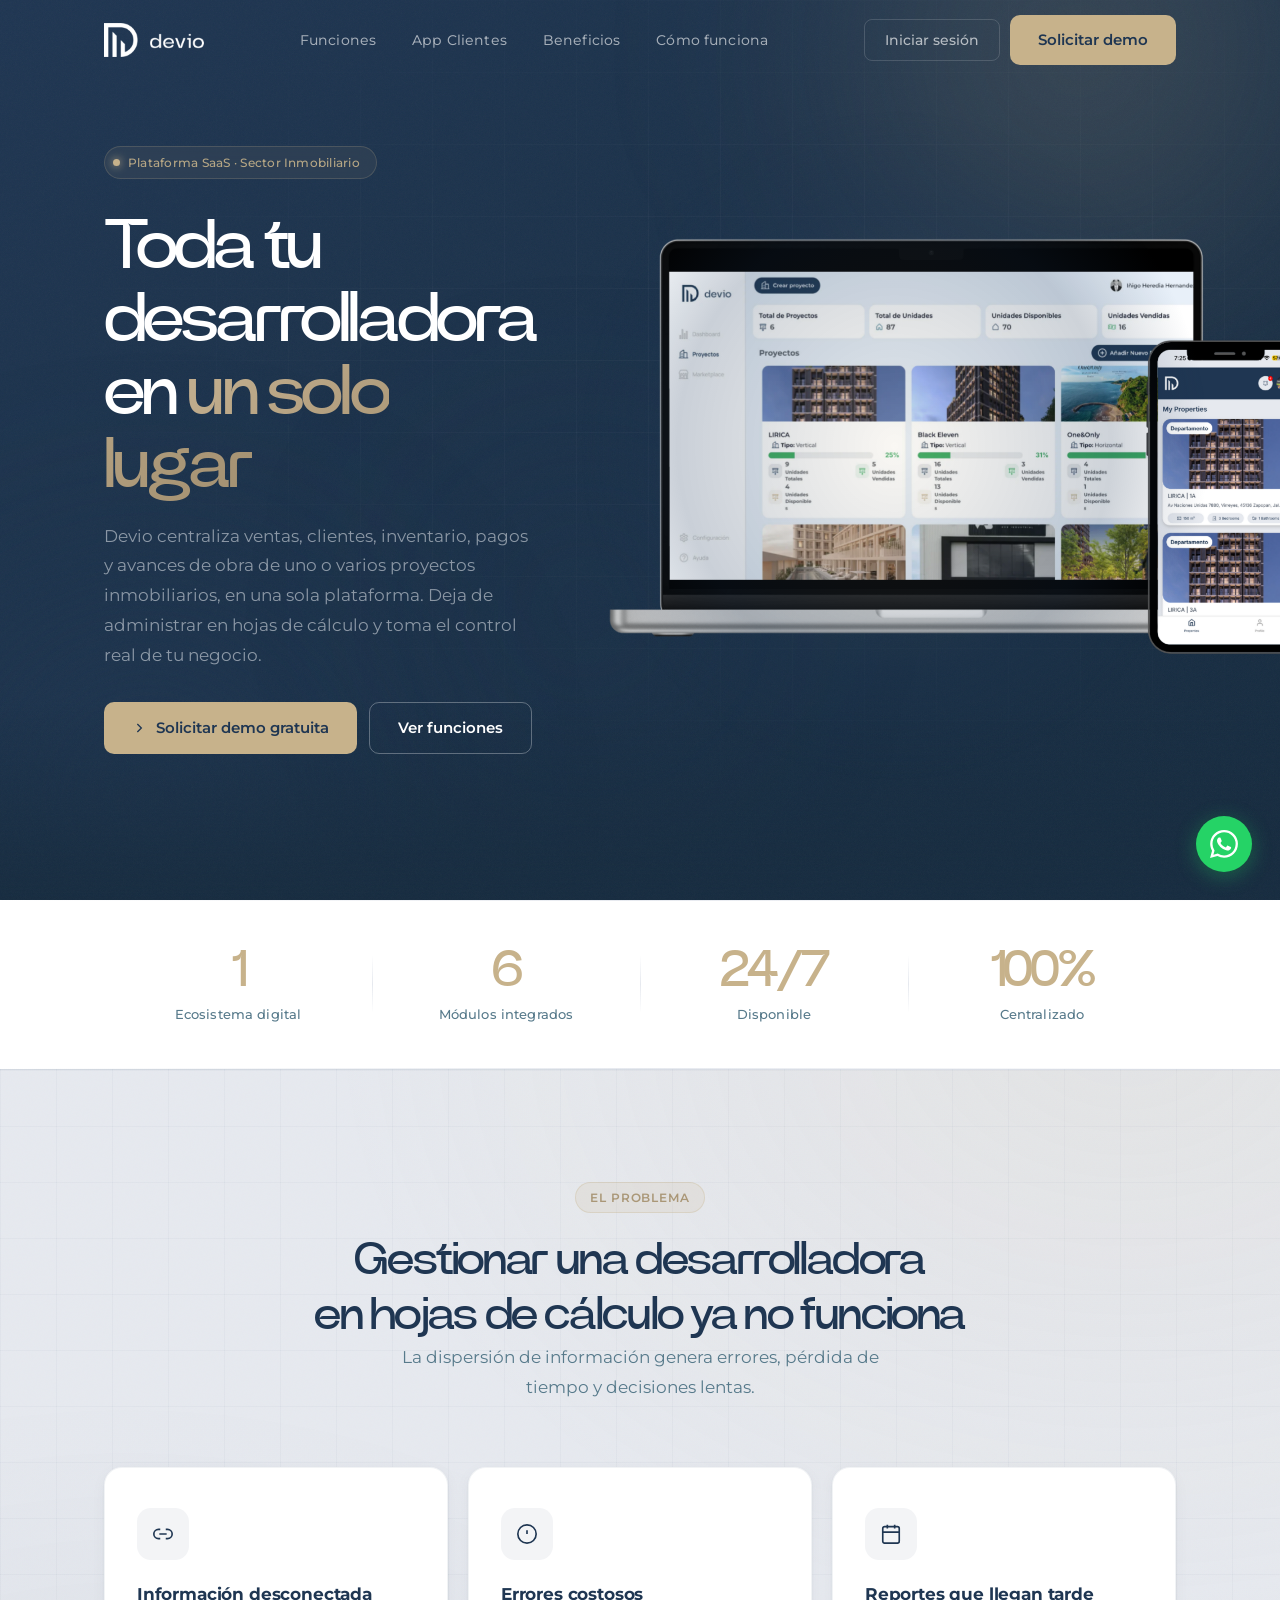
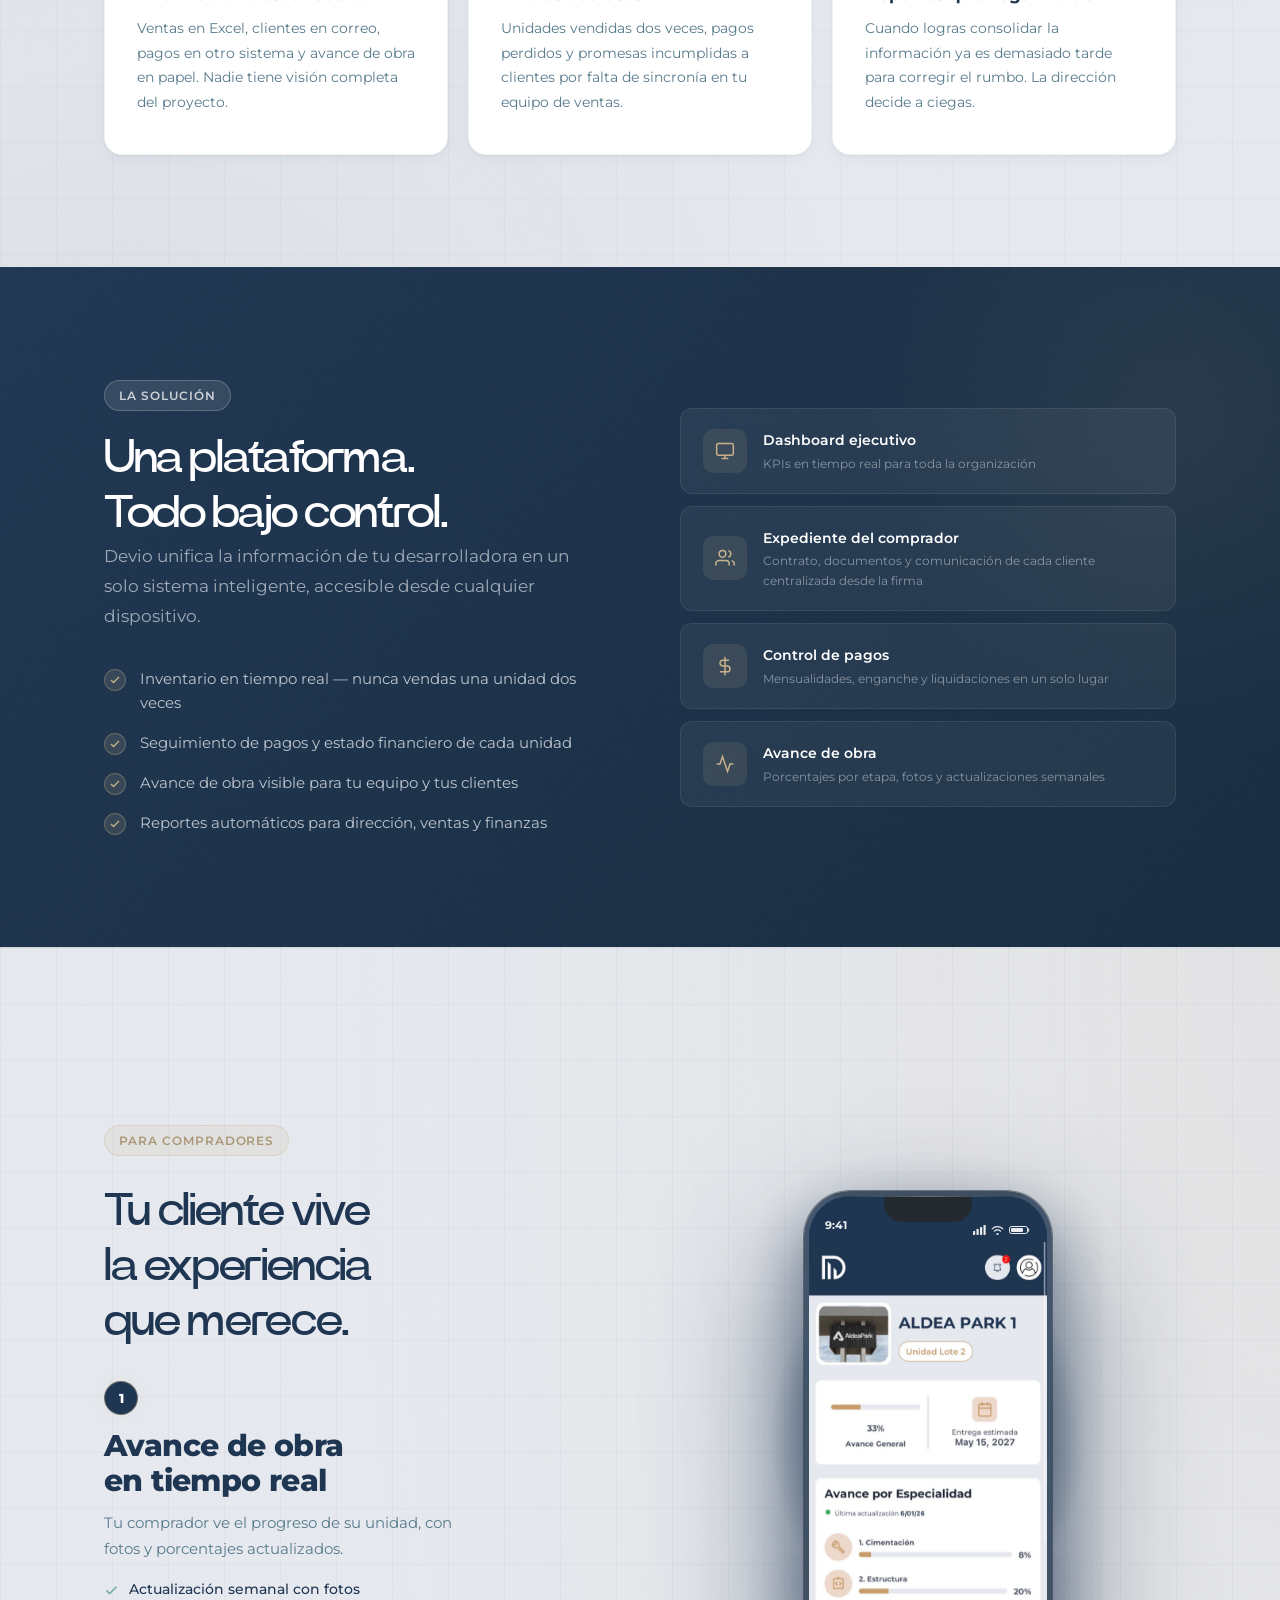
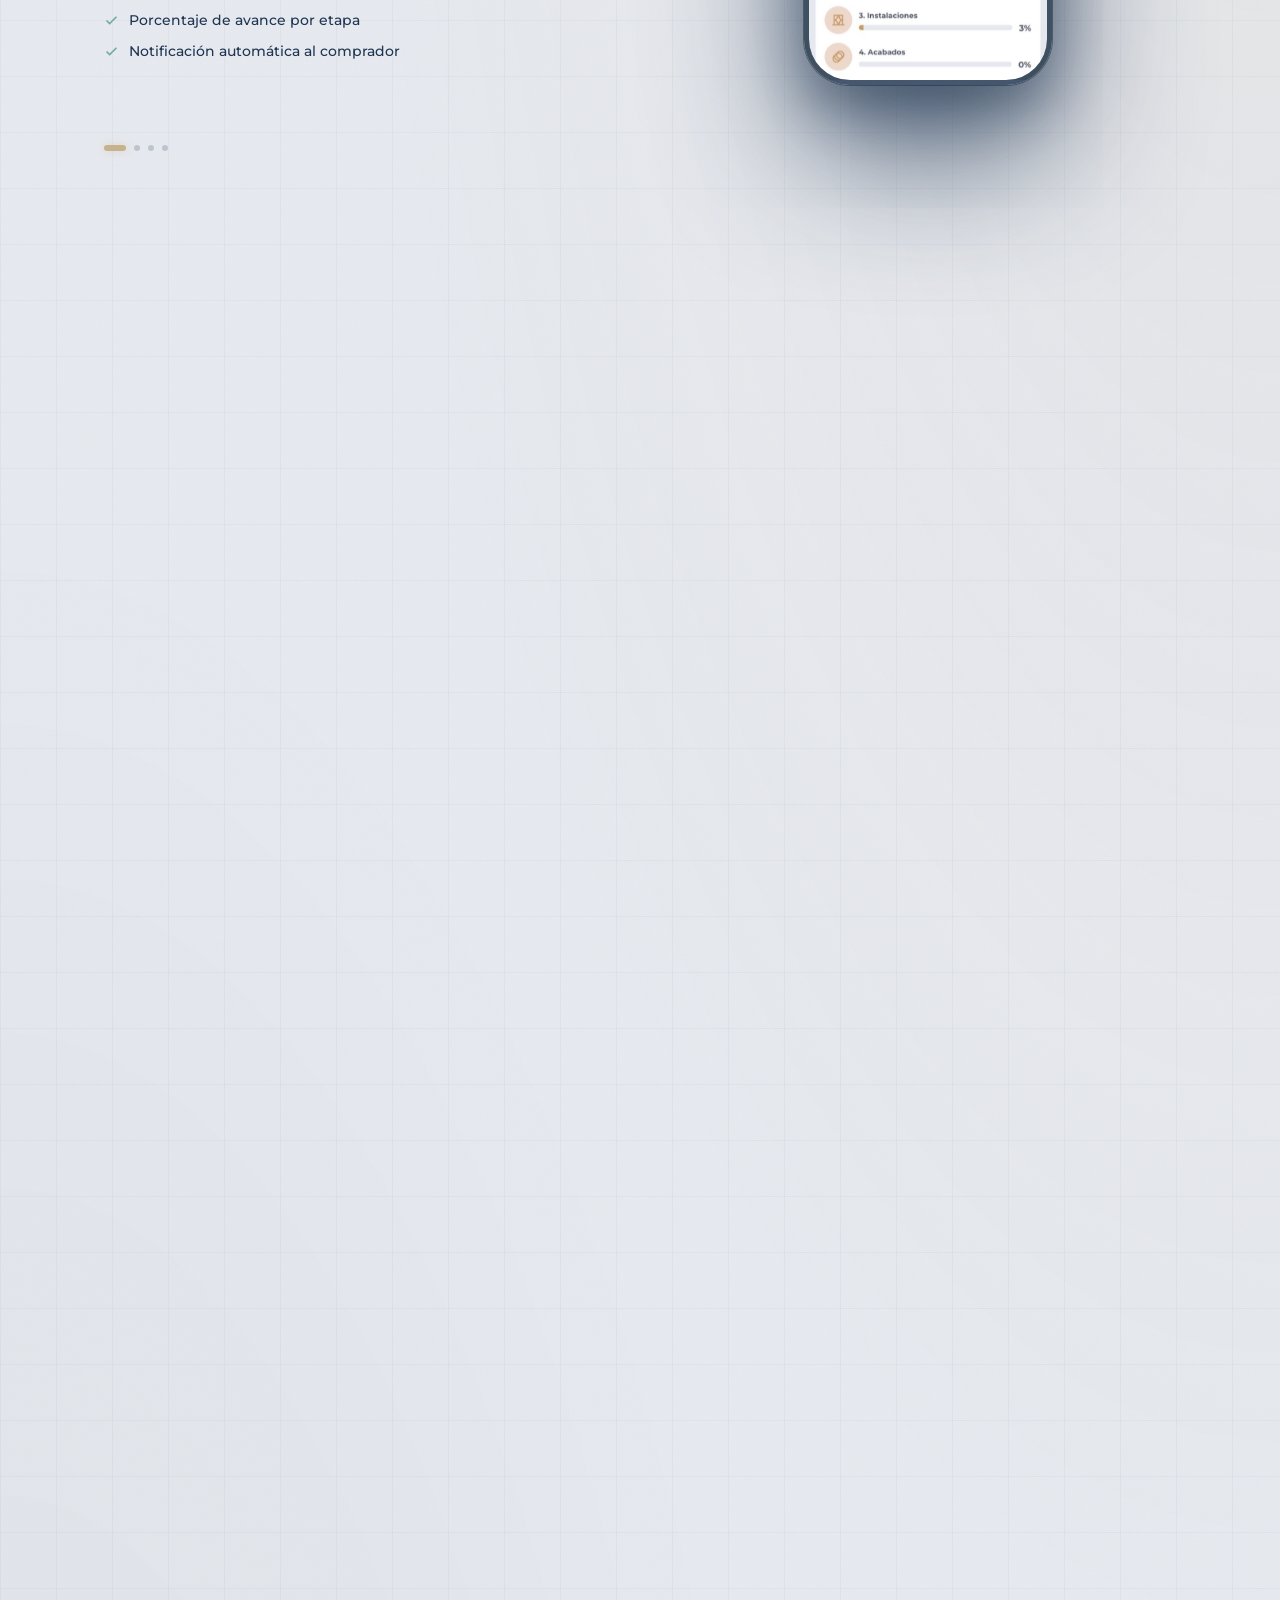
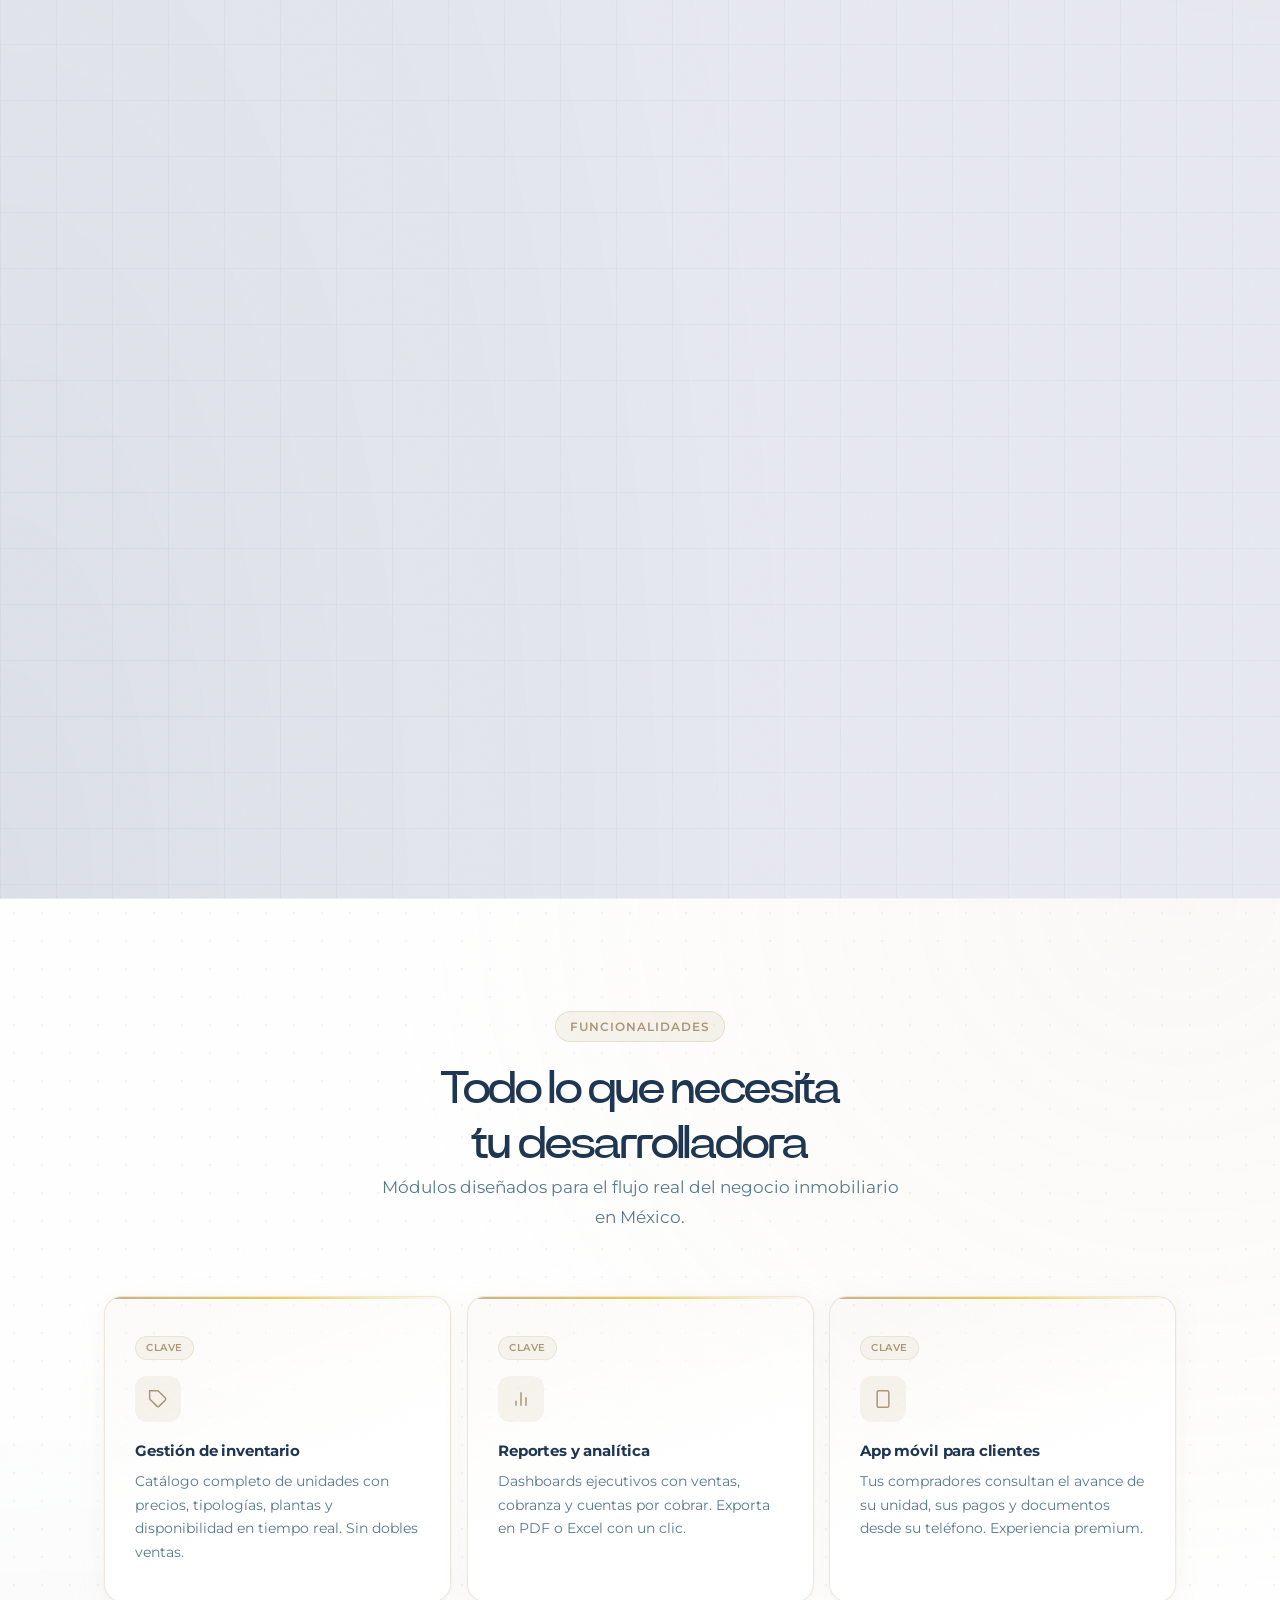
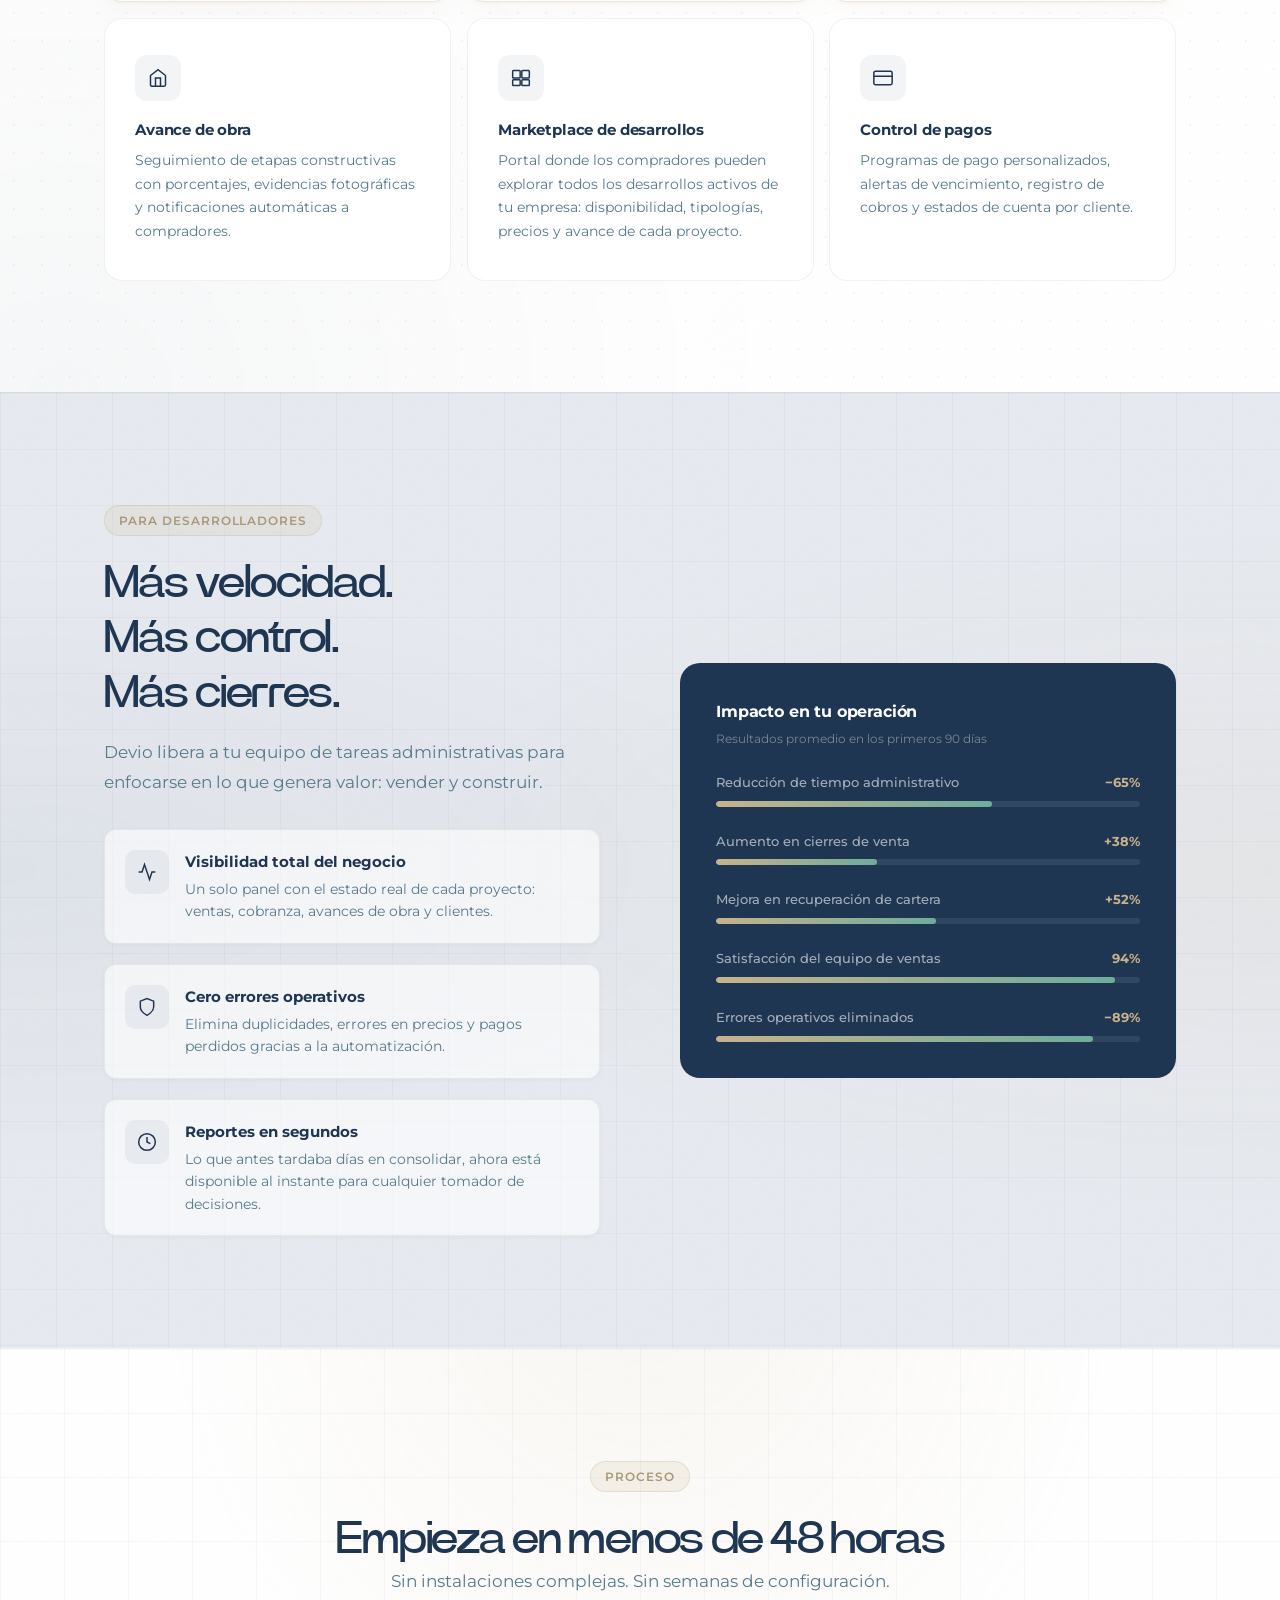
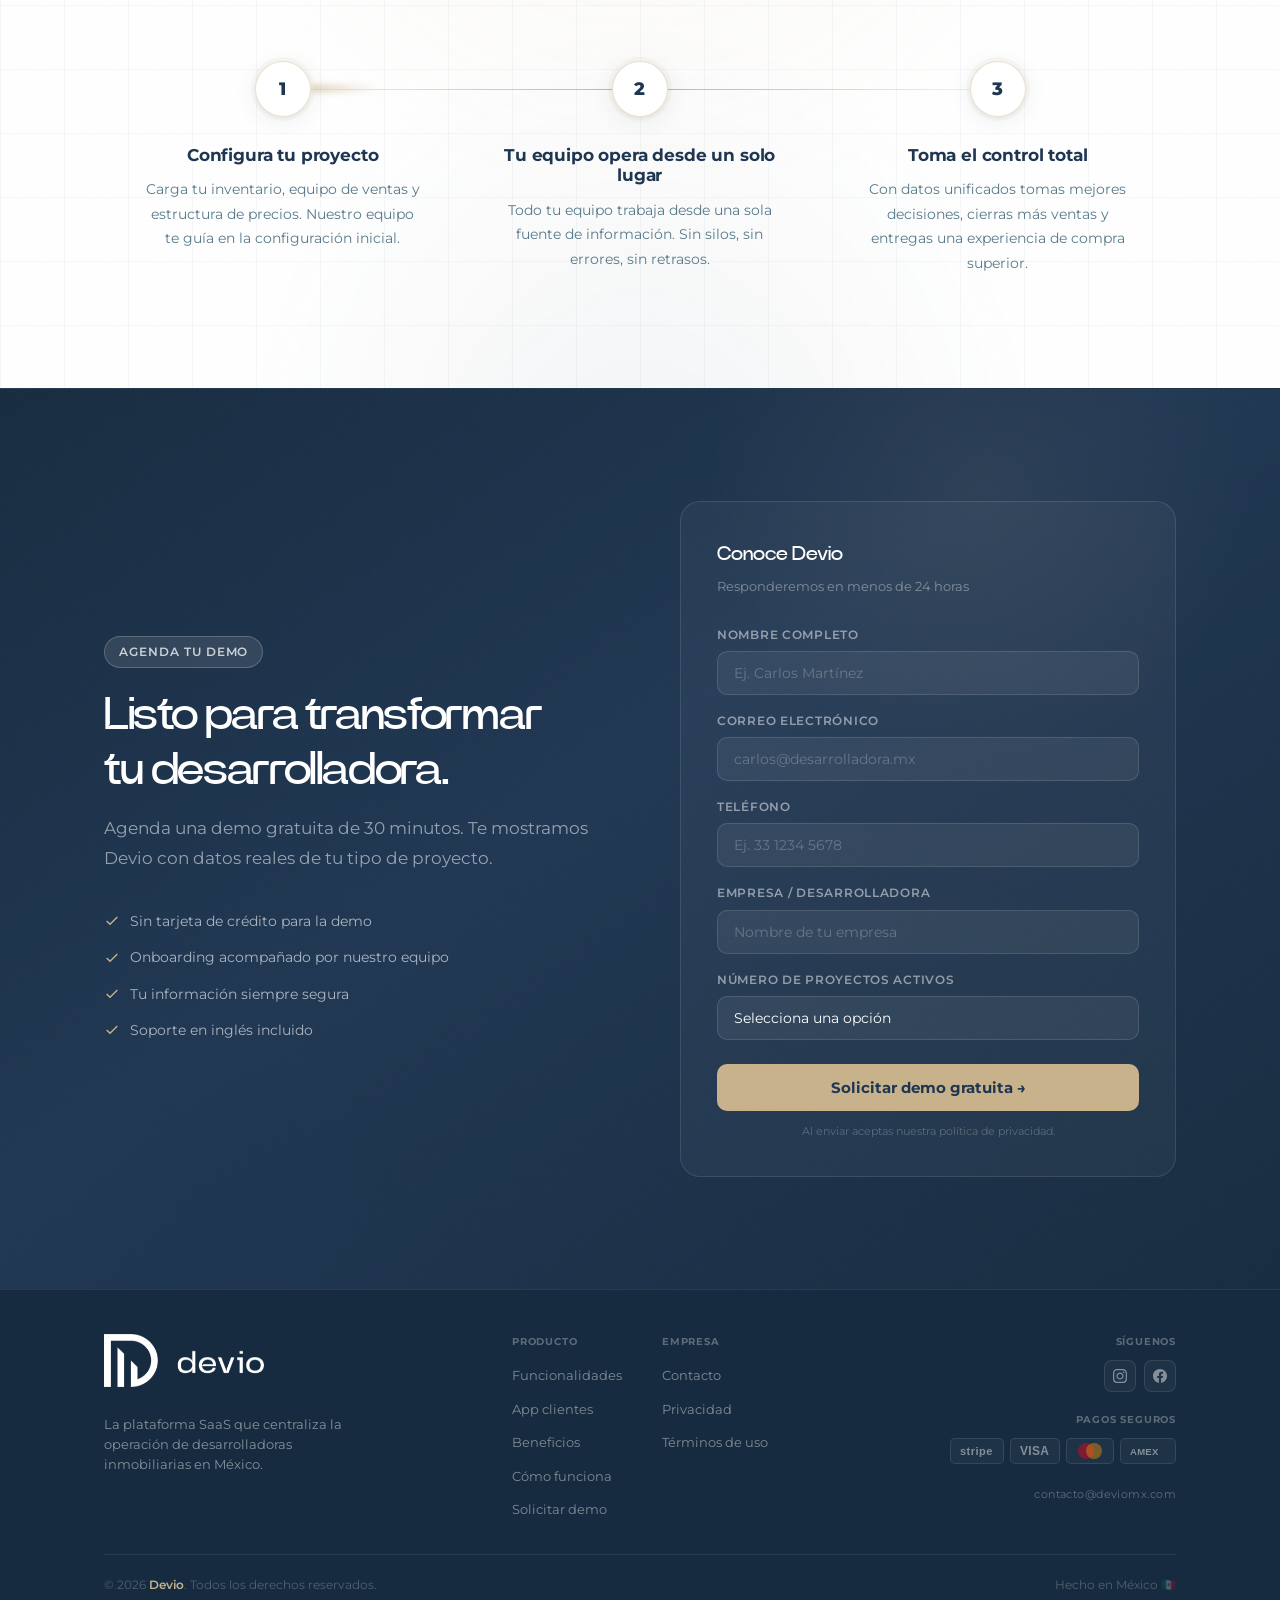
==== index.html @ 4f904223 "optimizacion de codigo y cambio en altura de imagen hero" ====
<!DOCTYPE html>
<html lang="es">
<head>
  <meta charset="UTF-8" />
  <meta name="viewport" content="width=device-width, initial-scale=1.0" />
  <title>Devio — Plataforma SaaS para Desarrolladores Inmobiliarios</title>
  <meta name="description" content="Devio centraliza ventas, clientes, inventario, pagos y avance de obra de tus proyectos inmobiliarios en una sola plataforma. Deja de administrar en hojas de cálculo." />
  <meta property="og:type" content="website" />
  <meta property="og:url" content="https://deviomx.com/" />
  <meta property="og:title" content="Devio — Toda tu desarrolladora en un solo lugar" />
  <meta property="og:description" content="Centraliza ventas, pagos, avance de obra y clientes en una sola plataforma SaaS para desarrolladoras inmobiliarias en México." />
  <meta property="og:image" content="https://deviomx.com/Assets/Logo/Logodevio.png" />
  <meta name="twitter:card" content="summary_large_image" />
  <meta name="twitter:title" content="Devio — Toda tu desarrolladora en un solo lugar" />
  <meta name="twitter:description" content="Centraliza ventas, pagos, avance de obra y clientes en una sola plataforma SaaS para desarrolladoras inmobiliarias en México." />
  <meta name="twitter:image" content="https://deviomx.com/Assets/Logo/Logodevio.png" />
  <link rel="canonical" href="https://deviomx.com/" />
  <link rel="icon" href="Assets/Logo/Logoazul-rounded.png" />
  <link rel="preconnect" href="https://fonts.googleapis.com" />
  <link rel="preconnect" href="https://fonts.gstatic.com" crossorigin />
  <link rel="preload" href="https://fonts.googleapis.com/css2?family=Montserrat:wght@400;500;600;700&display=swap" as="style" onload="this.onload=null;this.rel='stylesheet'" />
  <noscript><link rel="stylesheet" href="https://fonts.googleapis.com/css2?family=Montserrat:wght@400;500;600;700&display=swap" /></noscript>
  <link rel="preload" href="Assets/Logo/imagotipo-clean.png" as="image" />
  <link rel="preload" href="Assets/Mockups/DEVIO PITCH DECK.webp" as="image" type="image/webp" fetchpriority="high" />
  <link rel="preload" href="Assets/Fonts/PowerGrotesk-Regular.woff2" as="font" type="font/woff2" crossorigin />
  <link rel="dns-prefetch" href="https://formspree.io" />
  <link rel="stylesheet" href="styles.css" />
  <script type="application/ld+json">
  [
    {
      "@context": "https://schema.org",
      "@type": "Organization",
      "name": "Devio",
      "url": "https://deviomx.com",
      "logo": "https://deviomx.com/Assets/Logo/Logodevio.png",
      "description": "Plataforma SaaS que centraliza ventas, clientes, inventario, pagos y avance de obra para desarrolladoras inmobiliarias en México.",
      "email": "contacto@deviomx.com",
      "contactPoint": {
        "@type": "ContactPoint",
        "contactType": "customer support",
        "email": "contacto@deviomx.com",
        "availableLanguage": ["Spanish", "English"]
      },
      "sameAs": ["https://instagram.com/deviomx"]
    },
    {
      "@context": "https://schema.org",
      "@type": "SoftwareApplication",
      "name": "Devio",
      "applicationCategory": "BusinessApplication",
      "operatingSystem": "Web, iOS, Android",
      "description": "Plataforma SaaS para desarrolladoras inmobiliarias en México. Centraliza ventas, clientes, inventario, pagos y avance de obra en un solo lugar.",
      "url": "https://deviomx.com",
      "offers": {
        "@type": "Offer",
        "price": "0",
        "priceCurrency": "MXN",
        "description": "Demo gratuita disponible"
      },
      "publisher": {
        "@type": "Organization",
        "name": "Devio",
        "url": "https://deviomx.com"
      }
    }
  ]
  </script>
</head>
<body>

<nav id="navbar">
  <div class="container">
    <div class="nav-inner">
      <a href="#" class="nav-logo">
        <img src="Assets/Logo/imagotipo-clean.png" alt="Devio" width="300" height="100" decoding="sync" fetchpriority="high" />
      </a>
      <ul class="nav-links">
        <li><a href="#features">Funciones</a></li>
        <li><a href="#benefits-client">App Clientes</a></li>
        <li><a href="#benefits-dev">Beneficios</a></li>
        <li><a href="#how">Cómo funciona</a></li>
      </ul>
      <div class="nav-cta">
        <a href="https://app.deviomx.com/registro?login=login&profesional=Profesional" class="btn btn-login">Iniciar sesión</a>
        <a href="#cta" class="btn btn-gold">Solicitar demo</a>
      </div>
      <button class="hamburger" id="hamburger" aria-label="Menú">
        <span></span><span></span><span></span>
      </button>
    </div>
  </div>
</nav>

<div class="mobile-menu" id="mobileMenu">
  <a href="#features">Funciones</a>
  <a href="#benefits-client">App Clientes</a>
  <a href="#benefits-dev">Beneficios</a>
  <a href="#how">Cómo funciona</a>
  <div class="mobile-menu-actions">
    <a href="https://app.deviomx.com/registro?login=login&profesional=Profesional" class="btn btn-login">Iniciar sesión</a>
    <a href="#cta" class="btn btn-gold">Solicitar demo</a>
  </div>
</div>

<section id="hero">
  <div class="hero-bg">
    <div class="hero-grid-lines"></div>
    <div class="hero-circle hero-circle-1"></div>
    <div class="hero-circle hero-circle-2"></div>
    <div class="hero-circle hero-circle-3"></div>
    <div class="hero-vignette"></div>
  </div>
  <div class="container">
    <div class="hero-grid">
      <div class="hero-content">
        <div class="hero-badge">
          <div class="hero-badge-dot"></div>
          <span>Plataforma SaaS · Sector Inmobiliario</span>
        </div>
        <h1 class="hero-headline">
          Toda tu desarrolladora<br/>en <em>un solo lugar</em>
        </h1>
        <p class="hero-sub">
          Devio centraliza ventas, clientes, inventario, pagos y avances de obra de uno o varios proyectos inmobiliarios, en una sola plataforma. Deja de administrar en hojas de cálculo y toma el control real de tu negocio.
        </p>
        <div class="hero-actions">
          <a href="#cta" class="btn btn-gold">
            <svg width="16" height="16" fill="none" stroke="currentColor" stroke-width="2" viewBox="0 0 24 24"><path d="M8 6l6 6-6 6"/></svg>
            Solicitar demo gratuita
          </a>
          <a href="#features" class="btn btn-outline">Ver funciones</a>
        </div>
      </div>

      <div class="dashboard-wrap">
        <div class="dashboard-glow"></div>
        <picture>
          <source srcset="Assets/Mockups/DEVIO PITCH DECK.webp" type="image/webp" />
          <img
            src="Assets/Mockups/DEVIO PITCH DECK.png"
            alt="Devio — Pitch Deck"
            class="browser-screen"
            loading="eager"
            fetchpriority="high"
            decoding="sync"
            width="1920"
            height="1080"
                     />
        </picture>
      </div>
    </div>
  </div>
</section>

<section id="stats">
  <div class="container">
    <div class="stats-grid">
      <div class="stat-item anim">
        <div class="stat-number"><span class="counter" data-target="1">1</span></div>
        <div class="stat-label">Ecosistema digital</div>
      </div>
      <div class="stat-item anim anim-delay-1">
        <div class="stat-number"><span class="counter" data-target="6">6</span></div>
        <div class="stat-label">Módulos integrados</div>
      </div>
      <div class="stat-item anim anim-delay-2">
        <div class="stat-number"><span class="counter" data-target="24">24</span><span>/7</span></div>
        <div class="stat-label">Disponible</div>
      </div>
      <div class="stat-item anim anim-delay-3">
        <div class="stat-number"><span class="counter" data-target="100">100</span><span>%</span></div>
        <div class="stat-label">Centralizado</div>
      </div>
    </div>
  </div>
</section>

<section id="problems">
  <div class="container">
    <div class="section-header center">
      <div class="tag">El problema</div>
      <h2 class="section-title anim">Gestionar una desarrolladora<br/>en hojas de cálculo ya no funciona</h2>
      <p class="section-sub anim anim-delay-1">La dispersión de información genera errores, pérdida de tiempo y decisiones lentas.</p>
    </div>
    <div class="problems-grid">
      <div class="problem-card anim anim--scale">
        <div class="problem-icon">
          <svg fill="none" stroke-width="1.8" viewBox="0 0 24 24"><path d="M9 17H7A5 5 0 017 7h2"/><path d="M15 7h2a5 5 0 010 10h-2"/><line x1="8" y1="12" x2="16" y2="12"/></svg>
        </div>
        <h3>Información desconectada</h3>
        <p>Ventas en Excel, clientes en correo, pagos en otro sistema y avance de obra en papel. Nadie tiene visión completa del proyecto.</p>
      </div>
      <div class="problem-card anim anim--scale anim-delay-1">
        <div class="problem-icon">
          <svg fill="none" stroke-width="1.8" viewBox="0 0 24 24"><circle cx="12" cy="12" r="10"/><line x1="12" y1="8" x2="12" y2="12"/><line x1="12" y1="16" x2="12.01" y2="16"/></svg>
        </div>
        <h3>Errores costosos</h3>
        <p>Unidades vendidas dos veces, pagos perdidos y promesas incumplidas a clientes por falta de sincronía en tu equipo de ventas.</p>
      </div>
      <div class="problem-card anim anim--scale anim-delay-2">
        <div class="problem-icon">
          <svg fill="none" stroke-width="1.8" viewBox="0 0 24 24"><rect x="3" y="4" width="18" height="18" rx="2" ry="2"/><line x1="16" y1="2" x2="16" y2="6"/><line x1="8" y1="2" x2="8" y2="6"/><line x1="3" y1="10" x2="21" y2="10"/></svg>
        </div>
        <h3>Reportes que llegan tarde</h3>
        <p>Cuando logras consolidar la información ya es demasiado tarde para corregir el rumbo. La dirección decide a ciegas.</p>
      </div>
    </div>
  </div>
</section>

<section id="solution">
  <div class="solution-bg"></div>
  <div class="container">
    <div class="solution-grid">
      <div class="solution-content">
        <div class="tag light">La solución</div>
        <h2 class="section-title anim">Una plataforma.<br/>Todo bajo control.</h2>
        <p class="section-sub anim anim-delay-1">Devio unifica la información de tu desarrolladora en un solo sistema inteligente, accesible desde cualquier dispositivo.</p>
        <div class="solution-points anim anim-delay-2">
          <div class="solution-point">
            <div class="sp-check">
              <svg fill="none" stroke="#C7B28B" stroke-width="2.5" viewBox="0 0 24 24"><polyline points="20 6 9 17 4 12"/></svg>
            </div>
            <span class="sp-text">Inventario en tiempo real — nunca vendas una unidad dos veces</span>
          </div>
          <div class="solution-point">
            <div class="sp-check">
              <svg fill="none" stroke="#C7B28B" stroke-width="2.5" viewBox="0 0 24 24"><polyline points="20 6 9 17 4 12"/></svg>
            </div>
            <span class="sp-text">Seguimiento de pagos y estado financiero de cada unidad</span>
          </div>
          <div class="solution-point">
            <div class="sp-check">
              <svg fill="none" stroke="#C7B28B" stroke-width="2.5" viewBox="0 0 24 24"><polyline points="20 6 9 17 4 12"/></svg>
            </div>
            <span class="sp-text">Avance de obra visible para tu equipo y tus clientes</span>
          </div>
          <div class="solution-point">
            <div class="sp-check">
              <svg fill="none" stroke="#C7B28B" stroke-width="2.5" viewBox="0 0 24 24"><polyline points="20 6 9 17 4 12"/></svg>
            </div>
            <span class="sp-text">Reportes automáticos para dirección, ventas y finanzas</span>
          </div>
        </div>
      </div>
      <div class="solution-visual">
        <div class="sol-card anim anim--right">
          <div class="sol-card-icon">
            <svg fill="none" stroke-width="1.8" viewBox="0 0 24 24"><rect x="2" y="3" width="20" height="14" rx="2"/><path d="M8 21h8M12 17v4"/></svg>
          </div>
          <div class="sol-card-text">
            <div class="sol-card-title">Dashboard ejecutivo</div>
            <div class="sol-card-sub">KPIs en tiempo real para toda la organización</div>
          </div>
        </div>
        <div class="sol-card anim anim--right anim-delay-1">
          <div class="sol-card-icon">
            <svg fill="none" stroke-width="1.8" viewBox="0 0 24 24"><path d="M17 21v-2a4 4 0 00-4-4H5a4 4 0 00-4 4v2"/><circle cx="9" cy="7" r="4"/><path d="M23 21v-2a4 4 0 00-3-3.87"/><path d="M16 3.13a4 4 0 010 7.75"/></svg>
          </div>
          <div class="sol-card-text">
            <div class="sol-card-title">Expediente del comprador</div>
            <div class="sol-card-sub">Contrato, documentos y comunicación de cada cliente centralizada desde la firma</div>
          </div>
        </div>
        <div class="sol-card anim anim--right anim-delay-2">
          <div class="sol-card-icon">
            <svg fill="none" stroke-width="1.8" viewBox="0 0 24 24"><line x1="12" y1="1" x2="12" y2="23"/><path d="M17 5H9.5a3.5 3.5 0 000 7h5a3.5 3.5 0 010 7H6"/></svg>
          </div>
          <div class="sol-card-text">
            <div class="sol-card-title">Control de pagos</div>
            <div class="sol-card-sub">Mensualidades, enganche y liquidaciones en un solo lugar</div>
          </div>
        </div>
        <div class="sol-card anim anim--right anim-delay-3">
          <div class="sol-card-icon">
            <svg fill="none" stroke-width="1.8" viewBox="0 0 24 24"><polyline points="22 12 18 12 15 21 9 3 6 12 2 12"/></svg>
          </div>
          <div class="sol-card-text">
            <div class="sol-card-title">Avance de obra</div>
            <div class="sol-card-sub">Porcentajes por etapa, fotos y actualizaciones semanales</div>
          </div>
        </div>
      </div>
    </div>
  </div>
</section>

<section id="benefits-client">
  <div class="app-story">
    <div class="app-story-sticky">

      <div class="app-story-left">
        <div class="app-story-head">
          <div class="tag anim">Para compradores</div>
          <h2 class="section-title anim anim-delay-1">Tu cliente vive<br/>la experiencia<br/>que merece.</h2>
        </div>

        <div class="app-story-panels">
          <div class="app-panel active" data-step="0">
            <div class="app-panel-num">1</div>
            <h3>Avance de obra<br/>en tiempo real</h3>
            <p>Tu comprador ve el progreso de su unidad, con fotos y porcentajes actualizados.</p>
            <div class="app-panel-features">
              <div class="app-panel-feature">
                <svg fill="none" stroke-width="2.5" viewBox="0 0 24 24"><polyline points="20 6 9 17 4 12"/></svg>
                Actualización semanal con fotos
              </div>
              <div class="app-panel-feature">
                <svg fill="none" stroke-width="2.5" viewBox="0 0 24 24"><polyline points="20 6 9 17 4 12"/></svg>
                Porcentaje de avance por etapa
              </div>
              <div class="app-panel-feature">
                <svg fill="none" stroke-width="2.5" viewBox="0 0 24 24"><polyline points="20 6 9 17 4 12"/></svg>
                Notificación automática al comprador
              </div>
            </div>
          </div>
          <div class="app-panel" data-step="1">
            <div class="app-panel-num">2</div>
            <h3>Estado de cuenta<br/>siempre disponible</h3>
            <p>Pagos realizados, próximas mensualidades y saldo pendiente en la palma de su mano, 24/7.</p>
            <div class="app-panel-features">
              <div class="app-panel-feature">
                <svg fill="none" stroke-width="2.5" viewBox="0 0 24 24"><polyline points="20 6 9 17 4 12"/></svg>
                Historial de pagos completo
              </div>
              <div class="app-panel-feature">
                <svg fill="none" stroke-width="2.5" viewBox="0 0 24 24"><polyline points="20 6 9 17 4 12"/></svg>
                Recordatorio de vencimiento automático
              </div>
              <div class="app-panel-feature">
                <svg fill="none" stroke-width="2.5" viewBox="0 0 24 24"><polyline points="20 6 9 17 4 12"/></svg>
                Comprobantes descargables
              </div>
            </div>
          </div>
          <div class="app-panel" data-step="2">
            <div class="app-panel-num">3</div>
            <h3>Documentos y contratos<br/>digitales</h3>
            <p>Acceso inmediato a su contrato, escrituras y documentación en un repositorio seguro desde la app.</p>
            <div class="app-panel-features">
              <div class="app-panel-feature">
                <svg fill="none" stroke-width="2.5" viewBox="0 0 24 24"><polyline points="20 6 9 17 4 12"/></svg>
                Contrato firmado digitalmente
              </div>
              <div class="app-panel-feature">
                <svg fill="none" stroke-width="2.5" viewBox="0 0 24 24"><polyline points="20 6 9 17 4 12"/></svg>
                Repositorio privado y seguro
              </div>
              <div class="app-panel-feature">
                <svg fill="none" stroke-width="2.5" viewBox="0 0 24 24"><polyline points="20 6 9 17 4 12"/></svg>
                Descarga en cualquier momento
              </div>
            </div>
          </div>
          <div class="app-panel" data-step="3">
            <div class="app-panel-num">4</div>
            <h3>Siempre informado,<br/>sin fricción.</h3>
            <p>Devio mantiene a tus compradores actualizados con recordatorios, avances y comunicados importantes en tiempo real.</p>
            <div class="app-panel-features">
              <div class="app-panel-feature">
                <svg fill="none" stroke-width="2.5" viewBox="0 0 24 24"><polyline points="20 6 9 17 4 12"/></svg>
                Recordatorios automáticos de pago
              </div>
              <div class="app-panel-feature">
                <svg fill="none" stroke-width="2.5" viewBox="0 0 24 24"><polyline points="20 6 9 17 4 12"/></svg>
                Alertas de avance de obra
              </div>
              <div class="app-panel-feature">
                <svg fill="none" stroke-width="2.5" viewBox="0 0 24 24"><polyline points="20 6 9 17 4 12"/></svg>
                Confirmaciones instantáneas
              </div>
              <div class="app-panel-feature">
                <svg fill="none" stroke-width="2.5" viewBox="0 0 24 24"><polyline points="20 6 9 17 4 12"/></svg>
                Comunicación centralizada
              </div>
            </div>
          </div>
        </div><!-- /app-story-panels -->

        <div class="story-dots">
          <div class="story-dot active" data-dot="0"></div>
          <div class="story-dot" data-dot="1"></div>
          <div class="story-dot" data-dot="2"></div>
          <div class="story-dot" data-dot="3"></div>
        </div>
      </div>

      <div class="app-story-right">
        <div class="phone-ambient-glow"></div>
        <div class="phone-story-shell">
          <div class="phone-status-bar">
            <div class="ph-sb-notch"></div>
            <span class="ph-sb-time">9:41</span>
            <div class="ph-sb-icons">
              <svg width="13" height="10" viewBox="0 0 13 10" fill="rgba(255,255,255,0.9)">
                <rect x="0" y="6" width="2.2" height="4" rx=".4"/>
                <rect x="3.5" y="4" width="2.2" height="6" rx=".4"/>
                <rect x="7" y="2" width="2.2" height="8" rx=".4"/>
                <rect x="10.5" y="0" width="2.2" height="10" rx=".4"/>
              </svg>
              <svg width="13" height="10" viewBox="0 0 13 10" fill="none">
                <circle cx="6.5" cy="9" r="1.1" fill="rgba(255,255,255,0.9)"/>
                <path d="M3.5 6.2a4.2 4.2 0 0 1 6 0" stroke="rgba(255,255,255,0.9)" stroke-width="1.2" stroke-linecap="round"/>
                <path d="M1.2 3.8a7.5 7.5 0 0 1 10.6 0" stroke="rgba(255,255,255,0.9)" stroke-width="1.2" stroke-linecap="round"/>
              </svg>
              <svg width="22" height="10" viewBox="0 0 22 10" fill="none">
                <rect x=".5" y="1.5" width="18" height="7" rx="2" stroke="rgba(255,255,255,0.9)" stroke-width="1"/>
                <rect x="2" y="3" width="12" height="4" rx="1" fill="rgba(255,255,255,0.9)"/>
                <path d="M19.5 3.8v2.4" stroke="rgba(255,255,255,0.7)" stroke-width="1.4" stroke-linecap="round"/>
              </svg>
            </div>
          </div>
          <div class="phone-story-slides">

            <div class="phone-story-slide ph-slide-img active" data-slide="0">
              <picture>
                <source srcset="Assets/App Mobile/Avance de obra.webp" type="image/webp" />
                <img src="Assets/App Mobile/Avance de obra.jpg" alt="Avance de obra" loading="lazy" decoding="async" width="600" height="1212" draggable="false" />
              </picture>
            </div>

            <div class="phone-story-slide ph-slide-img" data-slide="1">
              <picture>
                <source srcset="Assets/App Mobile/App_Mobile_edc.webp" type="image/webp" />
                <img src="Assets/App Mobile/App_Mobile_edc.png" alt="Estado de cuenta" loading="lazy" decoding="async" width="600" height="1134" draggable="false" />
              </picture>
            </div>

            <div class="phone-story-slide ph-slide-img" data-slide="2">
              <picture>
                <source srcset="Assets/App Mobile/App_Mobile_docsc.webp" type="image/webp" />
                <img src="Assets/App Mobile/App_Mobile_docsc.png" alt="Documentos" loading="lazy" decoding="async" width="600" height="1201" draggable="false" />
              </picture>
            </div>

            <div class="phone-story-slide ph-slide-img" data-slide="3">
              <picture>
                <source srcset="Assets/App Mobile/App_Mobile_PantallaInicio.webp" type="image/webp" />
                <img src="Assets/App Mobile/App_Mobile_PantallaInicio.jpg" alt="Notificaciones" loading="lazy" decoding="async" width="600" height="1297" draggable="false" />
              </picture>
            </div>

          </div>
        </div>
        <div class="phone-reflection"></div>
      </div>

    </div>
  </div>
</section>

<section id="features">
  <div class="container">
    <div class="section-header center">
      <div class="tag">Funcionalidades</div>
      <h2 class="section-title anim">Todo lo que necesita<br/>tu desarrolladora</h2>
      <p class="section-sub anim anim-delay-1">Módulos diseñados para el flujo real del negocio inmobiliario en México.</p>
    </div>
    <div class="features-grid">
      <div class="feature-card feature-card--featured anim anim--scale">
        <div class="feature-card-badge">Clave</div>
        <div class="feature-icon">
          <svg fill="none" stroke-width="1.8" viewBox="0 0 24 24"><path d="M20.59 13.41l-7.17 7.17a2 2 0 01-2.83 0L2 12V2h10l8.59 8.59a2 2 0 010 2.82z"/><line x1="7" y1="7" x2="7.01" y2="7"/></svg>
        </div>
        <h3>Gestión de inventario</h3>
        <p>Catálogo completo de unidades con precios, tipologías, plantas y disponibilidad en tiempo real. Sin dobles ventas.</p>
      </div>
      <div class="feature-card feature-card--featured anim anim--scale anim-delay-1">
        <div class="feature-card-badge">Clave</div>
        <div class="feature-icon">
          <svg fill="none" stroke-width="1.8" viewBox="0 0 24 24"><line x1="18" y1="20" x2="18" y2="10"/><line x1="12" y1="20" x2="12" y2="4"/><line x1="6" y1="20" x2="6" y2="14"/></svg>
        </div>
        <h3>Reportes y analítica</h3>
        <p>Dashboards ejecutivos con ventas, cobranza y cuentas por cobrar. Exporta en PDF o Excel con un clic.</p>
      </div>
      <div class="feature-card feature-card--featured anim anim--scale anim-delay-2">
        <div class="feature-card-badge">Clave</div>
        <div class="feature-icon">
          <svg fill="none" stroke-width="1.8" viewBox="0 0 24 24"><rect x="5" y="2" width="14" height="20" rx="2" ry="2"/><line x1="12" y1="18" x2="12.01" y2="18"/></svg>
        </div>
        <h3>App móvil para clientes</h3>
        <p>Tus compradores consultan el avance de su unidad, sus pagos y documentos desde su teléfono. Experiencia premium.</p>
      </div>
      <div class="feature-card anim anim--scale anim-delay-1">
        <div class="feature-icon">
          <svg fill="none" stroke-width="1.8" viewBox="0 0 24 24"><path d="M3 9l9-7 9 7v11a2 2 0 01-2 2H5a2 2 0 01-2-2z"/><polyline points="9,22 9,12 15,12 15,22"/></svg>
        </div>
        <h3>Avance de obra</h3>
        <p>Seguimiento de etapas constructivas con porcentajes, evidencias fotográficas y notificaciones automáticas a compradores.</p>
      </div>
      <div class="feature-card anim anim--scale anim-delay-2">
        <div class="feature-icon">
          <svg fill="none" stroke-width="1.8" viewBox="0 0 24 24"><rect x="2" y="3" width="9" height="9" rx="1"/><rect x="13" y="3" width="9" height="9" rx="1"/><rect x="2" y="14" width="9" height="7" rx="1"/><rect x="13" y="14" width="9" height="7" rx="1"/></svg>
        </div>
        <h3>Marketplace de desarrollos</h3>
        <p>Portal donde los compradores pueden explorar todos los desarrollos activos de tu empresa: disponibilidad, tipologías, precios y avance de cada proyecto.</p>
      </div>
      <div class="feature-card anim anim--scale anim-delay-3">
        <div class="feature-icon">
          <svg fill="none" stroke-width="1.8" viewBox="0 0 24 24"><rect x="1" y="4" width="22" height="16" rx="2" ry="2"/><line x1="1" y1="10" x2="23" y2="10"/></svg>
        </div>
        <h3>Control de pagos</h3>
        <p>Programas de pago personalizados, alertas de vencimiento, registro de cobros y estados de cuenta por cliente.</p>
      </div>
    </div>
  </div>
</section>

<section id="benefits-dev">
  <div class="container">
    <div class="benefits-grid">
      <div>
        <div class="tag">Para desarrolladores</div>
        <h2 class="section-title anim">Más velocidad.<br/>Más control.<br/>Más cierres.</h2>
        <p class="section-sub anim anim-delay-1">Devio libera a tu equipo de tareas administrativas para enfocarse en lo que genera valor: vender y construir.</p>
        <div class="benefit-list">
          <div class="benefit-item anim anim-delay-1">
            <div class="benefit-item-icon">
              <svg fill="none" stroke-width="1.8" viewBox="0 0 24 24"><polyline points="22 12 18 12 15 21 9 3 6 12 2 12"/></svg>
            </div>
            <div>
              <h4>Visibilidad total del negocio</h4>
              <p>Un solo panel con el estado real de cada proyecto: ventas, cobranza, avances de obra y clientes.</p>
            </div>
          </div>
          <div class="benefit-item anim anim-delay-2">
            <div class="benefit-item-icon">
              <svg fill="none" stroke-width="1.8" viewBox="0 0 24 24"><path d="M12 22s8-4 8-10V5l-8-3-8 3v7c0 6 8 10 8 10z"/></svg>
            </div>
            <div>
              <h4>Cero errores operativos</h4>
              <p>Elimina duplicidades, errores en precios y pagos perdidos gracias a la automatización.</p>
            </div>
          </div>
          <div class="benefit-item anim anim-delay-3">
            <div class="benefit-item-icon">
              <svg fill="none" stroke-width="1.8" viewBox="0 0 24 24"><circle cx="12" cy="12" r="10"/><polyline points="12 6 12 12 16 14"/></svg>
            </div>
            <div>
              <h4>Reportes en segundos</h4>
              <p>Lo que antes tardaba días en consolidar, ahora está disponible al instante para cualquier tomador de decisiones.</p>
            </div>
          </div>
        </div>
      </div>
      <div>
        <div class="metrics-panel anim anim--down anim-delay-1">
          <div>
            <div class="panel-title">Impacto en tu operación</div>
            <div class="panel-sub">Resultados promedio en los primeros 90 días</div>
          </div>
          <div class="metric-row">
            <div class="metric-header">
              <span class="metric-name">Reducción de tiempo administrativo</span>
              <span class="metric-val">−65%</span>
            </div>
            <div class="metric-bar"><div class="metric-fill" data-width="65"></div></div>
          </div>
          <div class="metric-row">
            <div class="metric-header">
              <span class="metric-name">Aumento en cierres de venta</span>
              <span class="metric-val">+38%</span>
            </div>
            <div class="metric-bar"><div class="metric-fill" data-width="38"></div></div>
          </div>
          <div class="metric-row">
            <div class="metric-header">
              <span class="metric-name">Mejora en recuperación de cartera</span>
              <span class="metric-val">+52%</span>
            </div>
            <div class="metric-bar"><div class="metric-fill" data-width="52"></div></div>
          </div>
          <div class="metric-row">
            <div class="metric-header">
              <span class="metric-name">Satisfacción del equipo de ventas</span>
              <span class="metric-val">94%</span>
            </div>
            <div class="metric-bar"><div class="metric-fill" data-width="94"></div></div>
          </div>
          <div class="metric-row">
            <div class="metric-header">
              <span class="metric-name">Errores operativos eliminados</span>
              <span class="metric-val">−89%</span>
            </div>
            <div class="metric-bar"><div class="metric-fill" data-width="89"></div></div>
          </div>
        </div>
      </div>
    </div>
  </div>
</section>

<section id="how">
  <div class="container">
    <div class="section-header center">
      <div class="tag">Proceso</div>
      <h2 class="section-title anim">Empieza en menos de 48 horas</h2>
      <p class="section-sub anim anim-delay-1">Sin instalaciones complejas. Sin semanas de configuración.</p>
    </div>
    <div class="steps">
      <div class="step anim">
        <div class="step-num">1</div>
        <h3>Configura tu proyecto</h3>
        <p>Carga tu inventario, equipo de ventas y estructura de precios. Nuestro equipo te guía en la configuración inicial.</p>
      </div>
      <div class="step anim anim-delay-2">
        <div class="step-num">2</div>
        <h3>Tu equipo opera desde un solo lugar</h3>
        <p>Todo tu equipo trabaja desde una sola fuente de información. Sin silos, sin errores, sin retrasos.</p>
      </div>
      <div class="step anim anim-delay-4">
        <div class="step-num">3</div>
        <h3>Toma el control total</h3>
        <p>Con datos unificados tomas mejores decisiones, cierras más ventas y entregas una experiencia de compra superior.</p>
      </div>
    </div>
  </div>
</section>

<section id="cta">
  <div class="cta-bg-1"></div>
  <div class="cta-bg-2"></div>
  <div class="container">
    <div class="cta-inner">
      <div class="cta-content">
        <div class="tag light">Agenda tu demo</div>
        <h2 class="section-title anim">Listo para transformar<br/>tu desarrolladora.</h2>
        <p class="section-sub anim anim-delay-1">Agenda una demo gratuita de 30 minutos. Te mostramos Devio con datos reales de tu tipo de proyecto.</p>
        <div class="cta-proof anim anim-delay-2">
          <div class="cta-proof-item">
            <svg fill="none" stroke-width="2" viewBox="0 0 24 24"><polyline points="20 6 9 17 4 12"/></svg>
            Sin tarjeta de crédito para la demo
          </div>
          <div class="cta-proof-item">
            <svg fill="none" stroke-width="2" viewBox="0 0 24 24"><polyline points="20 6 9 17 4 12"/></svg>
            Onboarding acompañado por nuestro equipo
          </div>
          <div class="cta-proof-item">
            <svg fill="none" stroke-width="2" viewBox="0 0 24 24"><polyline points="20 6 9 17 4 12"/></svg>
            Tu información siempre segura
          </div>
          <div class="cta-proof-item">
            <svg fill="none" stroke-width="2" viewBox="0 0 24 24"><polyline points="20 6 9 17 4 12"/></svg>
            Soporte en inglés incluido
          </div>
        </div>
      </div>
      <div class="anim anim--down anim-delay-1">
        <div class="demo-form" id="demoForm">
          <div class="form-title">Conoce Devio</div>
          <div class="form-sub">Responderemos en menos de 24 horas</div>
          <form id="leadForm" novalidate>
            <div class="form-group">
              <label>Nombre completo</label>
              <input type="text" id="fname" name="name" placeholder="Ej. Carlos Martínez" required />
            </div>
            <div class="form-group">
              <label>Correo electrónico</label>
              <input type="email" id="femail" name="email" placeholder="carlos@desarrolladora.mx" required />
            </div>
            <div class="form-group">
              <label>Teléfono</label>
              <input type="tel" id="fphone" name="phone" placeholder="Ej. 33 1234 5678" required />
            </div>
            <div class="form-group">
              <label>Empresa / Desarrolladora</label>
              <input type="text" id="fcompany" name="company" placeholder="Nombre de tu empresa" required />
            </div>
            <div class="form-group">
              <label>Número de proyectos activos</label>
              <select id="fsize" name="projects">
                <option disabled selected>Selecciona una opción</option>
                <option value="1">1 proyecto</option>
                <option value="2-5">2 a 5 proyectos</option>
                <option value="6-10">6 a 10 proyectos</option>
                <option value="10+">Más de 10 proyectos</option>
              </select>
            </div>
            <button type="submit" class="form-submit">Solicitar demo gratuita →</button>
            <p class="form-note">Al enviar aceptas nuestra política de privacidad.</p>
          </form>
          <div class="form-success" id="formSuccess">
            <div class="form-success-icon">
              <svg fill="none" stroke-width="2.5" viewBox="0 0 24 24"><polyline points="20 6 9 17 4 12"/></svg>
            </div>
            <h3>¡Solicitud enviada!</h3>
            <p>Nuestro equipo te contactará en menos de 24 horas para agendar tu demo personalizada.</p>
          </div>
        </div>
      </div>
    </div>
  </div>
</section>

<footer>
  <div class="container">
    <div class="footer-grid">

      <div class="footer-brand">
        <a href="#" class="nav-logo">
          <img src="Assets/Logo/imagotipo-clean.png" alt="Devio" width="300" height="100" loading="lazy" decoding="async" />
        </a>
        <p>La plataforma SaaS que centraliza la operación de desarrolladoras inmobiliarias en México.</p>
      </div>

      <div class="footer-nav">
        <div class="footer-col">
          <h5>Producto</h5>
          <ul>
            <li><a href="#features">Funcionalidades</a></li>
            <li><a href="#benefits-client">App clientes</a></li>
            <li><a href="#benefits-dev">Beneficios</a></li>
            <li><a href="#how">Cómo funciona</a></li>
            <li><a href="#cta">Solicitar demo</a></li>
          </ul>
        </div>
        <div class="footer-col">
          <h5>Empresa</h5>
          <ul>
            <li><a href="#cta">Contacto</a></li>
            <li><a href="privacidad.html">Privacidad</a></li>
            <li><a href="terminos.html">Términos de uso</a></li>
          </ul>
        </div>
      </div>

      <div class="footer-right">
        <div class="footer-right-section">
          <h5>Síguenos</h5>
          <div class="fsocials">
            <a href="https://instagram.com/deviomx" class="fsocial" aria-label="Instagram" target="_blank" rel="noopener">
              <svg viewBox="0 0 24 24"><path d="M12 2.163c3.204 0 3.584.012 4.85.07 3.252.148 4.771 1.691 4.919 4.919.058 1.265.069 1.645.069 4.849 0 3.205-.012 3.584-.069 4.849-.149 3.225-1.664 4.771-4.919 4.919-1.266.058-1.644.07-4.85.07-3.204 0-3.584-.012-4.849-.07-3.26-.149-4.771-1.699-4.919-4.92-.058-1.265-.07-1.644-.07-4.849 0-3.204.013-3.583.07-4.849.149-3.227 1.664-4.771 4.919-4.919 1.266-.057 1.645-.069 4.849-.069zm0-2.163c-3.259 0-3.667.014-4.947.072-4.358.2-6.78 2.618-6.98 6.98-.059 1.281-.073 1.689-.073 4.948 0 3.259.014 3.668.072 4.948.2 4.358 2.618 6.78 6.98 6.98 1.281.058 1.689.072 4.948.072 3.259 0 3.668-.014 4.948-.072 4.354-.2 6.782-2.618 6.979-6.98.059-1.28.073-1.689.073-4.948 0-3.259-.014-3.667-.072-4.947-.196-4.354-2.617-6.78-6.979-6.98-1.281-.059-1.69-.073-4.949-.073zm0 5.838c-3.403 0-6.162 2.759-6.162 6.162s2.759 6.163 6.162 6.163 6.162-2.759 6.162-6.163c0-3.403-2.759-6.162-6.162-6.162zm0 10.162c-2.209 0-4-1.79-4-4 0-2.209 1.791-4 4-4s4 1.791 4 4c0 2.21-1.791 4-4 4zm6.406-11.845c-.796 0-1.441.645-1.441 1.44s.645 1.44 1.441 1.44c.795 0 1.439-.645 1.439-1.44s-.644-1.44-1.439-1.44z"/></svg>
            </a>
            <a href="https://facebook.com" class="fsocial" aria-label="Facebook" target="_blank" rel="noopener">
              <svg viewBox="0 0 24 24"><path d="M24 12.073c0-6.627-5.373-12-12-12s-12 5.373-12 12c0 5.99 4.388 10.954 10.125 11.854v-8.385H7.078v-3.47h3.047V9.43c0-3.007 1.792-4.669 4.533-4.669 1.312 0 2.686.235 2.686.235v2.953H15.83c-1.491 0-1.956.925-1.956 1.874v2.25h3.328l-.532 3.47h-2.796v8.385C19.612 23.027 24 18.062 24 12.073z"/></svg>
            </a>
          </div>
        </div>

        <div class="footer-right-section">
          <h5>Pagos seguros</h5>
          <div class="fpay-logos">
            <div class="fpay-badge" title="Stripe">
              <svg width="34" height="14" viewBox="0 0 34 14" fill="none">
                <text x="0" y="11" font-family="Arial, sans-serif" font-size="11" font-weight="700" fill="rgba(255,255,255,0.45)" letter-spacing="0.5">stripe</text>
              </svg>
            </div>
            <div class="fpay-badge" title="Visa">
              <svg width="30" height="14" viewBox="0 0 30 14" fill="none">
                <text x="0" y="11" font-family="Arial, sans-serif" font-size="12" font-weight="900" fill="rgba(255,255,255,0.45)" letter-spacing="0.3">VISA</text>
              </svg>
            </div>
            <div class="fpay-badge" title="Mastercard">
              <svg width="28" height="18" viewBox="0 0 28 18" fill="none">
                <circle cx="10" cy="9" r="8" fill="rgba(235,0,27,0.45)"/>
                <circle cx="18" cy="9" r="8" fill="rgba(255,163,0,0.4)"/>
              </svg>
            </div>
            <div class="fpay-badge" title="American Express">
              <svg width="36" height="14" viewBox="0 0 36 14" fill="none">
                <text x="0" y="11" font-family="Arial, sans-serif" font-size="9.5" font-weight="800" fill="rgba(255,255,255,0.45)" letter-spacing="0.3">AMEX</text>
              </svg>
            </div>
          </div>
          <a href="mailto:contacto@deviomx.com" class="footer-email">contacto@deviomx.com</a>
        </div>
      </div>

    </div>
    <div class="footer-bottom">
      <p class="footer-copy">© 2026 <span class="footer-gold">Devio</span>. Todos los derechos reservados.</p>
      <p class="footer-copy">Hecho en México 🇲🇽</p>
    </div>
  </div>
</footer>

<script src="script.js" defer></script>

<a id="waFloat"
   href="https://wa.me/5215500000000?text=Hola%2C%20me%20interesa%20conocer%20Devio%20y%20agendar%20una%20demo."
   class="wa-float"
   target="_blank"
   rel="noopener"
   aria-label="Contactar por WhatsApp">
  <span class="wa-label">¿Agendamos tu demo?</span>
  <svg viewBox="0 0 24 24" xmlns="http://www.w3.org/2000/svg">
    <path d="M17.472 14.382c-.297-.149-1.758-.867-2.03-.967-.273-.099-.471-.148-.67.15-.197.297-.767.966-.94 1.164-.173.199-.347.223-.644.075-.297-.15-1.255-.463-2.39-1.475-.883-.788-1.48-1.761-1.653-2.059-.173-.297-.018-.458.13-.606.134-.133.298-.347.446-.52.149-.174.198-.298.298-.497.099-.198.05-.371-.025-.52-.075-.149-.669-1.612-.916-2.207-.242-.579-.487-.5-.669-.51-.173-.008-.371-.01-.57-.01-.198 0-.52.074-.792.372-.272.297-1.04 1.016-1.04 2.479 0 1.462 1.065 2.875 1.213 3.074.149.198 2.096 3.2 5.077 4.487.709.306 1.262.489 1.694.625.712.227 1.36.195 1.871.118.571-.085 1.758-.719 2.006-1.413.248-.694.248-1.289.173-1.413-.074-.124-.272-.198-.57-.347zm-5.421 7.403h-.004a9.87 9.87 0 0 1-5.031-1.378l-.361-.214-3.741.982.998-3.648-.235-.374a9.86 9.86 0 0 1-1.51-5.26c.001-5.45 4.436-9.884 9.888-9.884 2.64 0 5.122 1.03 6.988 2.898a9.825 9.825 0 0 1 2.893 6.994c-.003 5.45-4.437 9.884-9.885 9.884zm8.413-18.297A11.815 11.815 0 0 0 12.05 0C5.495 0 .16 5.335.157 11.892c0 2.096.547 4.142 1.588 5.945L.057 24l6.305-1.654a11.882 11.882 0 0 0 5.683 1.448h.005c6.554 0 11.89-5.335 11.893-11.893a11.821 11.821 0 0 0-3.48-8.413z"/>
  </svg>
</a>
</body>
</html>
---- styles.css ----
@font-face {
  font-family: 'PowerGrotesk';
  src: url('Assets/Fonts/PowerGrotesk-Regular.woff2') format('woff2'),
       url('Assets/Fonts/PowerGrotesk-Regular.ttf') format('truetype');
  font-weight: 400;
  font-style: normal;
  font-display: swap;
}
*, *::before, *::after { box-sizing: border-box; margin: 0; padding: 0; }
:root {
  --navy:       #1F3652;
  --navy-deep:  #162B3F;
  --navy3:      #222A30;
  --green:      #6FAC9C;
  --gray:       #E6E9EF;
  --white:      #FFFFFF;
  --gold:       #C7B28B;
  --gold2:      #AA9777;
  --gold3:      #EACF4E;
  --text-muted: #577A8B;
  --navy-rgb:       31, 54, 82;
  --navy3-rgb:      34, 42, 48;
  --navy-dark-rgb:  22, 43, 63;
  --gold-rgb:   199, 178, 139;
  --green-rgb:  111, 172, 156;
  --white-rgb:  255, 255, 255;
  --gray-rgb:   230, 233, 239;
  --radius: 18px;
  --shadow: 0 4px 24px rgba(var(--navy-rgb),0.08), 0 1px 4px rgba(var(--navy-rgb),0.06);
  --shadow-lg: 0 24px 64px rgba(var(--navy-rgb),0.16);
  --shadow-gold: 0 8px 32px rgba(var(--gold-rgb),0.25);
  --ease: cubic-bezier(0.16, 1, 0.3, 1);
  --noise-bg: url("data:image/svg+xml,%3Csvg viewBox='0 0 512 512' xmlns='http://www.w3.org/2000/svg'%3E%3Cfilter id='noise'%3E%3CfeTurbulence type='fractalNoise' baseFrequency='0.85' numOctaves='4' stitchTiles='stitch'/%3E%3C/filter%3E%3Crect width='100%25' height='100%25' filter='url(%23noise)'/%3E%3C/svg%3E");
}
html { scroll-behavior: smooth; }
h1, h2,
.hero-headline, .section-title, .stat-number,
.form-title {
  font-family: 'PowerGrotesk', system-ui, sans-serif;
  font-weight: 400;
}
body {
  font-family: 'Montserrat', system-ui, sans-serif;
  background: var(--white);
  color: var(--navy);
  line-height: 1.6;
  overflow-x: hidden;
  -webkit-font-smoothing: antialiased;
}
.container { max-width: 1120px; margin: 0 auto; padding: 0 24px; }
.tag {
  display: inline-block;
  background: rgba(var(--gold-rgb),0.15);
  color: var(--gold2);
  border: 1px solid rgba(var(--gold-rgb),0.3);
  font-size: 12px;
  font-weight: 600;
  letter-spacing: .08em;
  text-transform: uppercase;
  padding: 5px 14px;
  border-radius: 100px;
  margin-bottom: 20px;
}
.tag.light {
  background: rgba(var(--white-rgb),0.1);
  color: rgba(var(--white-rgb),0.75);
  border-color: rgba(var(--white-rgb),0.2);
}
h1, h2, h3 { line-height: 1.2; }
.btn {
  display: inline-flex;
  align-items: center;
  gap: 8px;
  font-family: inherit;
  font-size: 15px;
  font-weight: 600;
  padding: 13px 28px;
  border-radius: 10px;
  border: none;
  cursor: pointer;
  transition: background-color .2s ease, box-shadow .2s ease, transform .2s ease;
  text-decoration: none;
}
.btn-gold:hover { background: var(--gold2); transform: translateY(-1px); box-shadow: 0 8px 24px rgba(var(--gold-rgb),0.4); }
.btn-outline {
  background: transparent;
  color: var(--white);
  border: 1.5px solid rgba(var(--white-rgb),0.3);
}
.btn-outline:hover { border-color: var(--gold); color: var(--gold); }

.anim {
  opacity: 0;
  transform: translateY(32px);
  transition: opacity .75s var(--ease), transform .75s var(--ease);
  will-change: opacity, transform;
}
.anim.visible {
  opacity: 1; transform: none;
}
.anim-delay-1 { transition-delay: .08s; }
.anim-delay-2 { transition-delay: .16s; }
.anim-delay-3 { transition-delay: .24s; }
.anim-delay-4 { transition-delay: .32s; }
.anim--right { transform: translateX(32px); }
.anim--down  { transform: translateY(-28px); }
.anim--scale { transform: scale(0.97) translateY(18px); }

@keyframes float {
  0%, 100% { transform: scale(1.05) translateY(0px); }
  50% { transform: scale(1.05) translateY(-10px); }
}

nav {
  position: fixed;
  top: 0; left: 0; right: 0;
  z-index: 100;
  transition: background-color .4s var(--ease), border-color .4s var(--ease), box-shadow .4s var(--ease);
}
nav.scrolled {
  background: rgba(var(--navy-rgb), 0.90);
  backdrop-filter: blur(20px) saturate(180%);
  -webkit-backdrop-filter: blur(20px) saturate(180%);
  border-bottom: 1px solid rgba(var(--gold-rgb),0.08);
  box-shadow: 0 1px 40px rgba(var(--navy-dark-rgb),0.45);
}
.nav-inner {
  display: flex;
  align-items: center;
  justify-content: space-between;
  height: 80px;
}
.nav-logo {
  display: inline-flex;
  align-items: center;
  width: fit-content;
  text-decoration: none;
}
.nav-logo img {
  width: 100px;
  height: auto;
  object-fit: contain;
  display: block;
}
.btn-login {
  background: transparent;
  color: rgba(var(--white-rgb),0.65);
  border: 1px solid rgba(var(--white-rgb),0.15);
  font-size: 14px;
  font-weight: 500;
  padding: 9px 20px;
  border-radius: 8px;
  transition: border-color .2s var(--ease), color .2s var(--ease), background-color .2s var(--ease);
}
.btn-login:hover {
  border-color: rgba(var(--white-rgb),0.35);
  color: var(--white);
  background: rgba(var(--white-rgb),0.05);
}
.nav-links {
  display: flex;
  align-items: center;
  gap: 36px;
  list-style: none;
}
.nav-links a {
  color: rgba(var(--white-rgb),0.6);
  text-decoration: none;
  font-size: 14px;
  font-weight: 450;
  letter-spacing: .01em;
  transition: color .2s;
  position: relative;
}
.nav-links a::after {
  content: '';
  position: absolute;
  bottom: -4px; left: 0; right: 0;
  height: 1px;
  background: var(--gold);
  transform: scaleX(0);
  transition: transform .25s var(--ease);
}
.nav-links a:hover { color: var(--white); }
.nav-links a:hover::after { transform: scaleX(1); }
.nav-cta { display: flex; align-items: center; gap: 10px; }
.hamburger {
  display: none;
  flex-direction: column;
  gap: 5px;
  background: none;
  border: none;
  cursor: pointer;
  padding: 4px;
}
.hamburger span {
  display: block;
  width: 22px;
  height: 1.5px;
  background: rgba(var(--white-rgb),0.8);
  border-radius: 2px;
  transition: background-color .3s, transform .3s;
}
.mobile-menu {
  display: none;
  position: fixed;
  top: 72px; left: 0; right: 0;
  background: rgba(var(--navy3-rgb), 0.98);
  backdrop-filter: blur(20px);
  padding: 24px;
  flex-direction: column;
  gap: 20px;
  z-index: 99;
  border-bottom: 1px solid rgba(var(--gold-rgb),0.07);
}
.mobile-menu.open { display: flex; }
.mobile-menu a {
  color: rgba(var(--white-rgb),0.7);
  text-decoration: none;
  font-size: 16px;
  font-weight: 500;
}

#hero {
  background: linear-gradient(145deg, var(--navy) 0%, var(--navy-deep) 100%);
  min-height: 100vh;
  display: flex;
  align-items: center;
  position: relative;
  overflow: clip;
  padding: 120px 0 64px;
}
.hero-bg {
  position: absolute;
  inset: 0;
  pointer-events: none;
  overflow: hidden;
}
.hero-bg::after {
  content: '';
  position: absolute;
  inset: 0;
  opacity: .04;
  background-image: var(--noise-bg);
  background-size: 256px 256px;
}
.hero-circle {
  position: absolute;
  border-radius: 50%;
  filter: blur(100px);
  will-change: transform;
}
.hero-circle-1 {
  width: 800px; height: 800px;
  background: radial-gradient(circle, rgba(var(--gold-rgb),0.22), transparent 60%);
  top: -350px; right: -200px;
}
.hero-circle-2 {
  width: 600px; height: 600px;
  background: radial-gradient(circle, rgba(var(--navy-rgb),0.9), transparent 65%);
  bottom: -200px; left: -150px;
}
.hero-circle-3 {
  width: 400px; height: 400px;
  background: radial-gradient(circle, rgba(var(--navy-rgb),0.35), transparent 65%);
  bottom: 10%; left: 30%;
}
.hero-grid-lines {
  position: absolute;
  inset: 0;
  background-image:
    linear-gradient(rgba(var(--white-rgb),0.05) 1px, transparent 1px),
    linear-gradient(90deg, rgba(var(--white-rgb),0.05) 1px, transparent 1px);
  background-size: 72px 72px;
  mask-image: radial-gradient(ellipse 70% 55% at 65% 40%, rgba(0,0,0,0.8) 0%, transparent 100%);
}
.hero-vignette {
  position: absolute;
  bottom: 0; left: 0; right: 0;
  height: 200px;
  background: linear-gradient(to top, var(--navy-deep), transparent);
}
.hero-grid {
  display: grid;
  grid-template-columns: 1fr 1.7fr;
  gap: 44px;
  align-items: center;
  position: relative;
  z-index: 2;
}
.hero-badge {
  display: inline-flex;
  align-items: center;
  gap: 8px;
  background: rgba(var(--gold-rgb),0.08);
  border: 1px solid rgba(var(--gold-rgb),0.2);
  padding: 6px 16px 6px 8px;
  border-radius: 100px;
  margin-bottom: 32px;
  backdrop-filter: blur(8px);
}
.hero-badge-dot {
  width: 7px; height: 7px;
  border-radius: 50%;
  background: var(--gold);
  animation: pulse-dot 2.5s ease-in-out infinite;
  box-shadow: 0 0 8px var(--gold);
}
@keyframes pulse-dot {
  0%, 100% { opacity: 1; transform: scale(1); box-shadow: 0 0 8px var(--gold); }
  50% { opacity: .7; transform: scale(0.85); box-shadow: 0 0 3px var(--gold); }
}
.hero-badge span { font-size: 12px; font-weight: 500; color: rgba(var(--gold-rgb),0.9); letter-spacing: .02em; }
.hero-headline {
  font-size: clamp(40px, 5.5vw, 72px);
  color: var(--white);
  letter-spacing: -0.04em;
  line-height: 1.04;
  margin-bottom: 18px;
}
.hero-headline em {
  font-style: normal;
  background: linear-gradient(135deg, #C4B090 0%, #AA9777 40%, #8F7D62 100%);
  background-size: 200% auto;
  -webkit-background-clip: text;
  -webkit-text-fill-color: transparent;
  background-clip: text;
  animation: shimmer 4s linear infinite;
}
@keyframes shimmer {
  0% { background-position: 0% center; }
  100% { background-position: 200% center; }
}
.hero-sub {
  font-size: 17px;
  color: rgba(var(--gray-rgb),0.55);
  line-height: 1.75;
  margin-bottom: 32px;
  max-width: 460px;
  font-weight: 400;
}
.hero-actions { display: flex; gap: 12px; flex-wrap: wrap; margin-bottom: 56px; }
.btn-gold {
  background: var(--gold);
  color: var(--navy);
  position: relative;
  overflow: hidden;
}
.btn-gold::before {
  content: '';
  position: absolute;
  inset: 0;
  background: linear-gradient(135deg, rgba(var(--white-rgb),0.15), transparent 60%);
  opacity: 0;
  transition: opacity .2s;
}
.btn-gold:hover::before { opacity: 1; }
.dashboard-wrap {
  position: relative;
  animation: float 6s ease-in-out infinite;
  transform-origin: left center;
  margin-left: 32px;
  margin-top: -64px;
}
.dashboard-glow {
  position: absolute;
  inset: -60px;
  background: radial-gradient(ellipse at 50% 50%, rgba(var(--gold-rgb),0.10) 0%, rgba(var(--navy-rgb),0.22) 45%, transparent 65%);
  pointer-events: none;
}
.browser-screen {
  width: 192%;
  height: auto;
  display: block;
  margin-left: -36%;
  object-fit: cover;
  object-position: top;
  vertical-align: bottom;
  image-rendering: high-quality;
  backface-visibility: hidden;
  -webkit-backface-visibility: hidden;
}
#stats {
  background: var(--white);
  padding: 36px 0;
  position: relative;
}
#stats::before {
  content: '';
  position: absolute;
  top: 0; left: 0; right: 0;
  height: 1px;
  background: linear-gradient(90deg, transparent, var(--gray), transparent);
}
#stats::after {
  content: '';
  position: absolute;
  bottom: 0; left: 0; right: 0;
  height: 1px;
  background: linear-gradient(90deg, transparent, var(--gray), transparent);
}
.stats-grid {
  display: grid;
  grid-template-columns: repeat(4, 1fr);
  gap: 0;
}
.stat-item {
  text-align: center;
  padding: 8px 0;
  position: relative;
}
.stat-item + .stat-item::before {
  content: '';
  position: absolute;
  left: 0; top: 20%; bottom: 20%;
  width: 1px;
  background: linear-gradient(to bottom, transparent, var(--gray), transparent);
}
.stat-number {
  font-size: 52px;
  color: var(--navy);
  letter-spacing: -0.05em;
  line-height: 1;
  margin-bottom: 8px;
}
.stat-number span { color: var(--gold); }
.stat-label {
  font-size: 13px;
  color: var(--text-muted);
  font-weight: 500;
  letter-spacing: .01em;
}

section { padding: 112px 0; }
.section-header { margin-bottom: 64px; }
.section-header.center { text-align: center; display: flex; flex-direction: column; align-items: center; }
.section-title { font-size: clamp(30px, 4vw, 46px); letter-spacing: -0.03em; }
.section-sub { font-size: 17px; color: var(--text-muted); max-width: 520px; line-height: 1.75; font-weight: 400; }

#problems {
  background-color: var(--gray);
  background-image:
    radial-gradient(ellipse at 88% -5%, rgba(var(--gold-rgb),0.1) 0%, transparent 50%),
    radial-gradient(ellipse at 10% 110%, rgba(var(--navy-rgb),0.05) 0%, transparent 45%),
    linear-gradient(rgba(var(--navy-rgb),0.032) 1px, transparent 1px),
    linear-gradient(90deg, rgba(var(--navy-rgb),0.032) 1px, transparent 1px);
  background-size: 100% 100%, 100% 100%, 56px 56px, 56px 56px;
  position: relative;
  overflow: hidden;
  border-top: 1px solid rgba(var(--navy-rgb),0.06);
}
#problems::before {
  content: '';
  position: absolute;
  inset: 0;
  opacity: .022;
  background-image: var(--noise-bg);
  background-size: 256px 256px;
  pointer-events: none;
  z-index: 0;
}
#problems .container { position: relative; z-index: 1; }
.problems-grid {
  display: grid;
  grid-template-columns: repeat(3, 1fr);
  gap: 20px;
}
.problem-card {
  background: var(--white);
  border-radius: var(--radius);
  padding: 40px 32px;
  border: 1px solid rgba(var(--navy-rgb),0.06);
  box-shadow: 0 1px 3px rgba(var(--navy-rgb),0.06), 0 4px 16px rgba(var(--navy-rgb),0.04);
  transition: transform .35s var(--ease), box-shadow .35s var(--ease), border-color .3s;
  position: relative;
  overflow: hidden;
}
.problem-card::after {
  content: '';
  position: absolute;
  bottom: 0; left: 0; right: 0;
  height: 2px;
  background: linear-gradient(90deg, var(--gold), var(--gold3));
  opacity: 0;
  transition: opacity .3s;
}
.problem-card:hover { transform: translateY(-6px); box-shadow: var(--shadow-lg); border-color: rgba(var(--gold-rgb),0.2); }
.problem-card:hover::after { opacity: 1; }
.problem-icon {
  width: 52px; height: 52px;
  border-radius: 14px;
  background: rgba(var(--navy-rgb),0.05);
  display: flex;
  align-items: center;
  justify-content: center;
  margin-bottom: 24px;
  transition: background .3s;
}
.problem-card:hover .problem-icon { background: rgba(var(--gold-rgb),0.12); }
.problem-icon svg { width: 22px; height: 22px; stroke: var(--navy); transition: stroke .3s; }
.problem-card:hover .problem-icon svg { stroke: var(--gold2); }
.problem-card h3 { font-size: 17px; font-weight: 700; color: var(--navy); margin-bottom: 12px; letter-spacing: -0.01em; }
.problem-card p { font-size: 14px; color: var(--text-muted); line-height: 1.75; }

#solution { background: linear-gradient(135deg, var(--navy) 0%, var(--navy-deep) 100%); overflow: hidden; position: relative; border-top: 1px solid rgba(var(--gold-rgb),0.06); }
#solution::before {
  content: '';
  position: absolute;
  inset: 0;
  opacity: .035;
  background-image: var(--noise-bg);
  background-size: 256px 256px;
  pointer-events: none;
  z-index: 0;
}
.solution-bg {
  position: absolute;
  width: 700px; height: 700px;
  border-radius: 50%;
  background: radial-gradient(circle, rgba(var(--gold-rgb),.08), transparent 65%);
  right: -250px; top: -200px;
  pointer-events: none;
}
.solution-grid {
  display: grid;
  grid-template-columns: 1fr 1fr;
  gap: 80px;
  align-items: center;
  position: relative;
  z-index: 2;
}
.solution-content .section-title { color: var(--white); }
.solution-content .section-sub { color: rgba(var(--gray-rgb),0.65); }

.solution-points { margin-top: 36px; display: flex; flex-direction: column; gap: 16px; }
.solution-point {
  display: flex;
  align-items: flex-start;
  gap: 14px;
}
.sp-check {
  width: 22px; height: 22px;
  min-width: 22px;
  border-radius: 50%;
  background: rgba(var(--gold-rgb),0.15);
  border: 1px solid rgba(var(--gold-rgb),0.3);
  display: flex;
  align-items: center;
  justify-content: center;
  margin-top: 2px;
}
.sp-check svg { width: 12px; height: 12px; }
.sp-text { font-size: 15px; color: rgba(var(--gray-rgb),0.8); line-height: 1.6; }
.solution-visual {
  display: flex;
  flex-direction: column;
  gap: 12px;
}
.sol-card {
  background: rgba(var(--white-rgb),0.05);
  border: 1px solid rgba(var(--white-rgb),0.08);
  border-radius: 12px;
  padding: 20px 22px;
  display: flex;
  align-items: center;
  gap: 16px;
  transition: border-color .3s, background .3s;
}
.sol-card:hover { border-color: rgba(var(--gold-rgb),0.3); background: rgba(var(--gold-rgb),0.05); }
.sol-card-icon {
  width: 44px; height: 44px;
  min-width: 44px;
  border-radius: 10px;
  background: rgba(var(--gold-rgb),0.12);
  display: flex;
  align-items: center;
  justify-content: center;
}
.sol-card-icon svg { width: 20px; height: 20px; stroke: var(--gold); }
.sol-card-title { font-size: 14px; font-weight: 600; color: var(--white); margin-bottom: 2px; }
.sol-card-sub { font-size: 12px; color: rgba(var(--white-rgb),0.45); }

#features {
  background-color: var(--white);
  background-image:
    radial-gradient(ellipse at 92% 0%, rgba(var(--gold-rgb),0.08) 0%, transparent 48%),
    radial-gradient(ellipse at 5% 100%, rgba(var(--navy-rgb),0.04) 0%, transparent 42%),
    radial-gradient(rgba(var(--navy-rgb),0.048) 1px, transparent 1px);
  background-size: 100% 100%, 100% 100%, 28px 28px;
  position: relative;
  overflow: hidden;
  border-top: 1px solid rgba(var(--navy-rgb),0.07);
}
#features::before {
  content: '';
  position: absolute;
  inset: 0;
  opacity: .018;
  background-image: var(--noise-bg);
  background-size: 256px 256px;
  pointer-events: none;
  z-index: 0;
}
.features-grid {
  display: grid;
  grid-template-columns: repeat(3, 1fr);
  gap: 16px;
}
.feature-card {
  border-radius: var(--radius);
  padding: 36px 30px;
  border: 1px solid rgba(var(--navy-rgb),0.07);
  background: var(--white);
  transition: border-color .35s var(--ease), box-shadow .35s var(--ease), transform .35s var(--ease);
  position: relative;
  overflow: hidden;
  cursor: default;
}
.feature-card::before {
  content: '';
  position: absolute;
  top: 0; left: 0; right: 0;
  height: 2px;
  background: linear-gradient(90deg, var(--gold), var(--gold3), transparent);
  opacity: 0;
  transition: opacity .35s;
}
.feature-card:hover {
  border-color: rgba(var(--gold-rgb),0.25);
  box-shadow: 0 4px 24px rgba(var(--navy-rgb),0.08), 0 1px 4px rgba(var(--navy-rgb),0.04);
  transform: translateY(-2px);
}
.feature-card:hover::before { opacity: 1; }
.feature-icon {
  width: 46px; height: 46px;
  border-radius: 12px;
  background: rgba(var(--navy-rgb),0.05);
  display: flex;
  align-items: center;
  justify-content: center;
  margin-bottom: 20px;
  transition: background-color .3s var(--ease), transform .3s var(--ease);
}
.feature-card:hover .feature-icon {
  background: rgba(var(--gold-rgb),0.12);
  transform: scale(1.05);
}
.feature-icon svg { width: 20px; height: 20px; stroke: var(--navy); transition: stroke .3s; }
.feature-card:hover .feature-icon svg { stroke: var(--gold2); }
.feature-card h3 { font-size: 15px; font-weight: 700; color: var(--navy); margin-bottom: 10px; letter-spacing: -0.01em; }
.feature-card p { font-size: 13.5px; color: var(--text-muted); line-height: 1.75; }
.feature-card--featured {
  border-color: rgba(var(--gold-rgb),0.3);
  background: linear-gradient(160deg, rgba(var(--gold-rgb),0.05) 0%, var(--white) 60%);
  box-shadow: 0 4px 24px rgba(var(--gold-rgb),0.10), 0 1px 4px rgba(var(--navy-rgb),0.04);
}
.feature-card--featured::before { opacity: 1; }
.feature-card--featured .feature-icon {
  background: rgba(var(--gold-rgb),0.14);
}
.feature-card--featured .feature-icon svg { stroke: var(--gold2); }
.feature-card-badge {
  display: inline-block;
  font-size: 10px;
  font-weight: 600;
  letter-spacing: .06em;
  text-transform: uppercase;
  color: var(--gold2);
  background: rgba(var(--gold-rgb),0.12);
  border: 1px solid rgba(var(--gold-rgb),0.25);
  border-radius: 20px;
  padding: 3px 10px;
  margin-bottom: 16px;
}

#how {
  background-color: var(--white);
  background-image:
    radial-gradient(ellipse at 50% -15%, rgba(var(--gold-rgb),0.11) 0%, transparent 55%),
    radial-gradient(ellipse at 50% 115%, rgba(var(--navy-rgb),0.05) 0%, transparent 45%),
    linear-gradient(rgba(var(--navy-rgb),0.038) 1px, transparent 1px),
    linear-gradient(90deg, rgba(var(--navy-rgb),0.038) 1px, transparent 1px);
  background-size: 100% 100%, 100% 100%, 64px 64px, 64px 64px;
  position: relative;
  overflow: hidden;
  border-top: 1px solid rgba(var(--navy-rgb),0.06);
}
#how::before {
  content: '';
  position: absolute;
  inset: 0;
  opacity: .022;
  background-image: var(--noise-bg);
  background-size: 256px 256px;
  pointer-events: none;
  z-index: 0;
}
#how .container { position: relative; z-index: 1; }
.steps {
  display: grid;
  grid-template-columns: repeat(3, 1fr);
  gap: 0;
  position: relative;
}
.steps::before {
  content: '';
  position: absolute;
  top: 28px;
  left: calc(16.66% + 28px);
  right: calc(16.66% + 28px);
  height: 1px;
  background: linear-gradient(90deg, rgba(var(--gold-rgb),0.2), var(--gold), rgba(var(--gold-rgb),0.2));
  z-index: 1;
}
.steps::after {
  content: '';
  position: absolute;
  top: 24px;
  left: calc(16.66% + 28px);
  right: calc(16.66% + 28px);
  height: 7px;
  border-radius: 4px;
  background: linear-gradient(90deg, transparent, rgba(var(--gold-rgb), 1) 50%, transparent);
  background-size: 32% 100%;
  background-repeat: no-repeat;
  background-position: -32% center;
  filter: blur(3px);
  animation: lineFlow 3.2s ease-in-out infinite;
  pointer-events: none;
  z-index: 0;
}
@keyframes lineFlow {
  0%   { background-position: -32% center; opacity: 0; }
  8%   { opacity: 1; }
  90%  { opacity: 1; }
  100% { background-position: 132% center; opacity: 0; }
}
.step {
  display: flex;
  flex-direction: column;
  align-items: center;
  text-align: center;
  padding: 0 40px;
  position: relative;
  z-index: 2;
}
.step-num {
  width: 56px; height: 56px;
  border-radius: 50%;
  background: var(--white);
  color: var(--navy);
  font-size: 18px;
  font-weight: 800;
  display: flex;
  align-items: center;
  justify-content: center;
  margin-bottom: 28px;
  border: 1.5px solid rgba(var(--gold-rgb),0.4);
  box-shadow: 0 0 0 4px rgba(var(--gold-rgb),0.08), var(--shadow);
  position: relative;
  z-index: 2;
  letter-spacing: -0.02em;
  transition: background-color .3s var(--ease), color .3s var(--ease), border-color .3s var(--ease), box-shadow .3s var(--ease);
}
.step:hover .step-num {
  background: var(--navy);
  color: var(--white);
  border-color: var(--gold);
  box-shadow: 0 0 0 4px rgba(var(--gold-rgb),0.12), var(--shadow-gold);
}
.step h3 { font-size: 17px; font-weight: 700; color: var(--navy); margin-bottom: 12px; letter-spacing: -0.01em; }
.step p { font-size: 14px; color: var(--text-muted); line-height: 1.75; }

#benefits-dev {
  background-color: var(--gray);
  background-image:
    radial-gradient(ellipse at 0% 50%, rgba(var(--navy-rgb),0.045) 0%, transparent 45%),
    radial-gradient(ellipse at 100% 50%, rgba(var(--gold-rgb),0.08) 0%, transparent 50%),
    linear-gradient(rgba(var(--navy-rgb),0.04) 1px, transparent 1px),
    linear-gradient(90deg, rgba(var(--navy-rgb),0.04) 1px, transparent 1px);
  background-size: 100% 100%, 100% 100%, 56px 56px, 56px 56px;
  position: relative;
  overflow: hidden;
  border-top: 1px solid rgba(var(--navy-rgb),0.07);
}
#benefits-dev::before {
  content: '';
  position: absolute;
  inset: 0;
  opacity: .018;
  background-image: var(--noise-bg);
  background-size: 256px 256px;
  pointer-events: none;
  z-index: 0;
}
#benefits-dev .container { position: relative; z-index: 1; }
.benefits-grid {
  display: grid;
  grid-template-columns: 1fr 1fr;
  gap: 80px;
  align-items: center;
}
.benefit-list { display: flex; flex-direction: column; gap: 20px; margin-top: 32px; }
.benefit-item {
  display: flex;
  gap: 16px;
  align-items: flex-start;
  padding: 20px;
  border-radius: 12px;
  border: 1px solid rgba(var(--navy-rgb),0.08);
  background: rgba(var(--white-rgb), 0.6);
  box-shadow: 0 1px 4px rgba(var(--navy-rgb),0.04);
  transition: border-color .3s var(--ease), background .3s var(--ease), box-shadow .3s var(--ease), transform .3s var(--ease);
  cursor: default;
}
.benefit-item:hover {
  border-color: rgba(var(--gold-rgb), 0.5);
  background: rgba(var(--gold-rgb), 0.10);
  box-shadow: 0 0 0 3px rgba(var(--gold-rgb), 0.08), 0 4px 20px rgba(var(--gold-rgb), 0.18);
  transform: translateY(-2px);
}
.benefit-item-icon {
  width: 44px; height: 44px;
  min-width: 44px;
  border-radius: 10px;
  background: rgba(var(--navy-rgb),0.06);
  display: flex;
  align-items: center;
  justify-content: center;
  transition: background-color .3s var(--ease);
}
.benefit-item:hover .benefit-item-icon { background: rgba(var(--gold-rgb),0.12); }
.benefit-item-icon svg { width: 20px; height: 20px; stroke: var(--navy); transition: stroke .3s; }
.benefit-item:hover .benefit-item-icon svg { stroke: var(--gold2); }
.benefit-item h4 { font-size: 15px; font-weight: 700; color: var(--navy); margin-bottom: 4px; }
.benefit-item p { font-size: 14px; color: var(--text-muted); line-height: 1.6; }
.benefits-grid .section-sub { margin-top: 16px; }
.metrics-panel {
  background: var(--navy);
  border-radius: 20px;
  padding: 36px;
  display: flex;
  flex-direction: column;
  gap: 24px;
}
.metric-row {
  display: flex;
  flex-direction: column;
  gap: 8px;
}
.metric-header {
  display: flex;
  justify-content: space-between;
  align-items: center;
}
.metric-name { font-size: 13px; color: rgba(var(--white-rgb),0.6); font-weight: 500; }
.metric-val { font-size: 13px; color: var(--gold); font-weight: 700; }
.metric-bar {
  height: 6px;
  background: rgba(var(--white-rgb),0.08);
  border-radius: 100px;
  overflow: hidden;
}
.metric-fill {
  height: 100%;
  border-radius: 100px;
  background: linear-gradient(90deg, var(--gold), var(--green));
  width: 0%;
  transition: width 1.2s ease;
}
.metrics-panel .panel-title {
  font-size: 16px;
  font-weight: 700;
  color: var(--white);
  letter-spacing: -0.01em;
  margin-bottom: 4px;
}
.metrics-panel .panel-sub {
  font-size: 12px;
  color: rgba(var(--white-rgb),0.4);
}

#benefits-client {
  background-color: var(--gray);
  background-image:
    radial-gradient(ellipse at 100% 0%, rgba(var(--gold-rgb),0.1) 0%, transparent 52%),
    radial-gradient(ellipse at 0% 100%, rgba(var(--navy-rgb),0.05) 0%, transparent 45%),
    linear-gradient(rgba(var(--navy-rgb),0.04) 1px, transparent 1px),
    linear-gradient(90deg, rgba(var(--navy-rgb),0.04) 1px, transparent 1px);
  background-size: 100% 100%, 100% 100%, 56px 56px, 56px 56px;
  position: relative;
  overflow: clip;
  border-top: 1px solid rgba(var(--navy-rgb),0.06);
  padding: 0;
}
#benefits-client::before {
  content: '';
  position: absolute;
  inset: 0;
  opacity: .022;
  background-image: var(--noise-bg);
  background-size: 256px 256px;
  pointer-events: none;
  z-index: 0;
}
.app-story { height: 350vh; position: relative; }
.app-story-sticky {
  position: sticky;
  top: 0;
  height: 100vh;
  display: grid;
  grid-template-columns: 1fr 1fr;
  gap: 80px;
  align-items: center;
  max-width: 1120px;
  margin: 0 auto;
  padding: 80px 24px 0;
}
.app-story-left {
  display: flex;
  flex-direction: column;
  gap: 32px;
  position: relative;
}
.app-story-head .section-title { margin-top: 8px; color: var(--navy); }
.app-story-panels { position: relative; min-height: 320px; }
.app-panel {
  position: absolute;
  top: 0; left: 0; right: 0;
  opacity: 0;
  transform: translateY(20px);
  transition: opacity .55s var(--ease), transform .55s var(--ease);
  pointer-events: none;
}
.app-panel.active { opacity: 1; transform: translateY(0); pointer-events: auto; }
.app-panel-num {
  width: 34px; height: 34px;
  border-radius: 50%;
  background: var(--navy);
  color: var(--white);
  font-size: 13px; font-weight: 800;
  display: flex; align-items: center; justify-content: center;
  border: 1.5px solid rgba(var(--gold-rgb),0.45);
  margin-bottom: 14px;
  box-shadow: 0 0 16px rgba(var(--gold-rgb),0.12);
}
.app-panel h3 {
  font-size: clamp(22px, 2.6vw, 30px);
  font-weight: 800;
  color: var(--navy);
  letter-spacing: -0.02em;
  line-height: 1.15;
  margin-bottom: 12px;
}
.app-panel > p { font-size: 15px; color: var(--text-muted); line-height: 1.7; max-width: 380px; }
.app-panel-features { display: flex; flex-direction: column; gap: 9px; margin-top: 18px; }
.app-panel-feature {
  display: flex; align-items: center; gap: 10px;
  font-size: 13.5px; color: var(--navy); font-weight: 500;
}
.app-panel-feature svg { width: 15px; height: 15px; stroke: var(--green); flex-shrink: 0; }
.story-dots { display: flex; gap: 8px; align-items: center; margin-top: 12px; }
.story-dot {
  width: 6px; height: 6px; border-radius: 100px;
  background: rgba(var(--navy-rgb),0.2);
  transition: background-color .45s var(--ease), width .45s var(--ease), box-shadow .45s var(--ease);
  cursor: pointer;
}
.story-dot.active { background: var(--gold); width: 22px; box-shadow: 0 0 8px rgba(var(--gold-rgb),0.35); }
.app-story-right {
  display: flex; justify-content: center; align-items: center;
  position: relative;
}
.phone-ambient-glow {
  position: absolute;
  width: 320px; height: 380px; border-radius: 50%;
  background: radial-gradient(ellipse at center, rgba(var(--gold-rgb),0.12) 0%, rgba(var(--navy-rgb),0.28) 50%, transparent 70%);
  pointer-events: none; z-index: 0;
  animation: story-glow 5s ease-in-out infinite;
}
@keyframes story-glow {
  0%, 100% { opacity: .7; transform: scale(1); }
  50% { opacity: 1; transform: scale(1.1); }
}
.phone-story-shell {
  width: 248px; height: 494px;
  background: linear-gradient(160deg, var(--navy) 0%, var(--navy-deep) 100%);
  border-radius: 46px;
  border: 5px solid rgba(var(--white-rgb),0.17);
  box-shadow:
    0 0 0 1px rgba(var(--white-rgb),0.06) inset,
    0 0 0 1px rgba(var(--navy3-rgb),0.5),
    0 64px 140px rgba(var(--navy-rgb),0.78),
    0 24px 56px rgba(var(--navy-rgb),0.45);
  position: relative; overflow: hidden; z-index: 1;
  animation: story-float 7s ease-in-out infinite;
}
@keyframes story-float {
  0%, 100% { transform: translateY(0) rotate(.3deg); }
  40% { transform: translateY(-8px) rotate(-.2deg); }
  70% { transform: translateY(-4px) rotate(.4deg); }
}
.phone-story-shell::before {
  content: '';
  position: absolute; top: 0; left: 12%; right: 12%;
  height: 1px;
  background: linear-gradient(90deg, transparent, rgba(var(--white-rgb),0.32), transparent);
  z-index: 10;
}
.phone-story-shell::after {
  content: '';
  position: absolute; top: 10%; bottom: 10%; left: 0;
  width: 1px;
  background: linear-gradient(to bottom, transparent, rgba(var(--white-rgb),0.07), transparent);
  z-index: 10;
}
.phone-status-bar {
  height: 46px;
  background: var(--navy);
  display: flex;
  align-items: flex-end;
  padding: 0 16px 7px;
  position: relative;
  z-index: 5;
  flex-shrink: 0;
  transition: background .4s ease;
}
.phone-story-shell.immersive-slide .phone-status-bar { background: transparent; }
.phone-story-shell.immersive-slide .ph-sb-time,
.phone-story-shell.immersive-slide .ph-sb-icons { opacity: 0; transition: opacity .4s ease; }
.ph-sb-notch {
  position: absolute;
  top: 0; left: 50%; transform: translateX(-50%);
  width: 88px; height: 26px;
  background: var(--navy3);
  border-radius: 0 0 18px 18px;
}
.ph-sb-time {
  font-size: 11px; font-weight: 700;
  color: rgba(var(--white-rgb),0.92);
  letter-spacing: .01em;
  flex: 1; position: relative; z-index: 1;
  transition: opacity .4s ease;
}
.ph-sb-icons {
  display: flex; align-items: center; gap: 5px;
  position: relative; z-index: 1;
  transition: opacity .4s ease;
}
.phone-story-slides { position: absolute; inset: 0; top: 46px; }
.phone-story-slide {
  position: absolute; inset: 0;
  padding: 12px 16px;
  opacity: 0;
  transform: scale(.96) translateY(10px);
  transition: opacity .6s var(--ease), transform .6s var(--ease);
}
.phone-story-slide.active { opacity: 1; transform: scale(1) translateY(0); }
.phone-reflection {
  position: absolute;
  bottom: -22px; left: 18%; right: 18%; height: 22px;
  background: radial-gradient(ellipse at center, rgba(var(--gold-rgb),0.2) 0%, transparent 70%);
  filter: blur(8px);
  pointer-events: none; z-index: 0;
}
.ph-slide-img { padding: 0; }
.ph-slide-img img {
  width: 100%;
  height: 100%;
  object-fit: cover;
  object-position: top;
  display: block;
  image-rendering: high-quality;
  backface-visibility: hidden;
  -webkit-backface-visibility: hidden;
}
.phone-story-slide[data-slide="3"] { top: -46px; bottom: 0; height: calc(100% + 46px); }

#cta { background: linear-gradient(145deg, var(--navy-deep) 0%, var(--navy) 45%, var(--navy-deep) 100%); position: relative; overflow: hidden; border-top: 1px solid rgba(var(--gold-rgb),0.06); }
#cta::before {
  content: '';
  position: absolute;
  inset: 0;
  opacity: .035;
  background-image: var(--noise-bg);
  background-size: 256px 256px;
  pointer-events: none;
  z-index: 0;
}
.cta-bg-1 {
  position: absolute;
  width: 600px; height: 600px;
  border-radius: 50%;
  background: radial-gradient(circle, rgba(var(--gold-rgb),.07), transparent 65%);
  top: -200px; right: 0%;
  pointer-events: none;
}
.cta-bg-2 {
  position: absolute;
  width: 400px; height: 400px;
  border-radius: 50%;
  background: radial-gradient(circle, rgba(var(--navy-rgb),0.7), transparent 65%);
  bottom: -150px; left: 5%;
  pointer-events: none;
}
.cta-inner {
  position: relative;
  z-index: 2;
  display: grid;
  grid-template-columns: 1fr 1fr;
  gap: 80px;
  align-items: center;
}
.cta-content .section-title { color: var(--white); }
.cta-content .section-sub { color: rgba(var(--gray-rgb),0.6); margin-top: 16px; }
.cta-proof {
  display: flex;
  flex-direction: column;
  gap: 14px;
  margin-top: 36px;
}
.cta-proof-item {
  display: flex;
  align-items: center;
  gap: 10px;
  font-size: 14px;
  color: rgba(var(--gray-rgb),0.7);
}
.cta-proof-item svg { width: 16px; height: 16px; stroke: var(--gold); flex-shrink: 0; }
.demo-form {
  background: rgba(var(--white-rgb),0.04);
  border: 1px solid rgba(var(--white-rgb),0.1);
  border-radius: 20px;
  padding: 36px;
}
.form-title { font-size: 20px; color: var(--white); margin-bottom: 6px; }
.form-sub { font-size: 13px; color: rgba(var(--white-rgb),0.4); margin-bottom: 28px; }
.form-group { margin-bottom: 16px; }
.form-group label {
  display: block;
  font-size: 12px;
  font-weight: 600;
  color: rgba(var(--white-rgb),0.5);
  text-transform: uppercase;
  letter-spacing: .06em;
  margin-bottom: 7px;
}
.form-group input, .form-group select {
  width: 100%;
  background: rgba(var(--white-rgb),0.06);
  border: 1px solid rgba(var(--white-rgb),0.12);
  border-radius: 10px;
  padding: 12px 16px;
  font-size: 14px;
  font-family: inherit;
  color: var(--white);
  outline: none;
  transition: border-color .2s;
  -webkit-appearance: none;
}
.form-group input::placeholder { color: rgba(var(--white-rgb),0.25); }
.form-group input:focus, .form-group select:focus { border-color: var(--gold); }
.form-group select option { background: var(--navy); color: var(--white); }
.form-submit {
  width: 100%;
  margin-top: 8px;
  padding: 14px;
  font-size: 15px;
  font-weight: 700;
  border-radius: 10px;
  background: var(--gold);
  color: var(--navy);
  border: none;
  cursor: pointer;
  font-family: inherit;
  transition: background-color .2s, transform .2s, box-shadow .2s;
}
.form-submit:hover { background: var(--gold2); transform: translateY(-1px); box-shadow: 0 8px 24px rgba(var(--gold-rgb),0.3); }
.form-note { font-size: 11px; color: rgba(var(--white-rgb),0.25); text-align: center; margin-top: 12px; }
.form-success {
  display: none;
  text-align: center;
  padding: 40px 0;
}
.form-success-icon {
  width: 56px; height: 56px;
  border-radius: 50%;
  background: rgba(var(--green-rgb),0.15);
  border: 2px solid var(--green);
  display: flex;
  align-items: center;
  justify-content: center;
  margin: 0 auto 20px;
}
.form-success-icon svg { width: 24px; height: 24px; stroke: var(--green); }
.form-success h3 { font-size: 20px; font-weight: 700; color: var(--white); margin-bottom: 8px; }
.form-success p { font-size: 14px; color: rgba(var(--white-rgb),0.45); }

footer {
  background: var(--navy-deep);
  padding: 44px 0 20px;
  border-top: 1px solid rgba(var(--white-rgb),0.08);
}
.footer-grid {
  display: grid;
  grid-template-columns: 1fr 1.2fr 1fr;
  gap: 48px;
  align-items: start;
  margin-bottom: 32px;
}
.footer-brand {
  display: flex;
  flex-direction: column;
  align-items: flex-start;
  gap: 28px;
}
.footer-brand .nav-logo img {
  width: 160px;
  height: auto;
  object-fit: contain;
  display: block;
}
.footer-brand > p {
  font-size: 12.5px;
  color: rgba(var(--white-rgb),0.48);
  max-width: 240px;
  line-height: 1.6;
  margin: 0;
}
.footer-nav {
  display: flex;
  gap: 40px;
  justify-content: center;
}
.footer-col h5 {
  font-size: 10px;
  font-weight: 700;
  text-transform: uppercase;
  letter-spacing: .08em;
  color: rgba(var(--white-rgb),0.3);
  margin-bottom: 12px;
}
.footer-col ul { list-style: none; display: flex; flex-direction: column; gap: 8px; }
.footer-col ul li a {
  font-size: 12.5px;
  color: rgba(var(--white-rgb),0.45);
  text-decoration: none;
  transition: color .2s;
}
.footer-col ul li a:hover { color: var(--gold); }
.footer-right {
  display: flex;
  flex-direction: column;
  align-items: flex-end;
  gap: 20px;
  justify-self: end;
}
.footer-right-section { display: flex; flex-direction: column; gap: 10px; align-items: flex-end; }
.footer-right-section h5 {
  font-size: 10px;
  font-weight: 700;
  text-transform: uppercase;
  letter-spacing: .08em;
  color: rgba(var(--white-rgb),0.3);
  margin: 0;
}
.fsocials { display: flex; gap: 8px; }
.fsocial {
  display: flex;
  align-items: center;
  justify-content: center;
  width: 32px;
  height: 32px;
  border-radius: 8px;
  border: 1px solid rgba(var(--white-rgb),0.1);
  background: rgba(var(--white-rgb),0.04);
  color: rgba(var(--white-rgb),0.45);
  text-decoration: none;
  transition: border-color .25s var(--ease), background-color .25s var(--ease), color .25s var(--ease), box-shadow .25s var(--ease), transform .25s var(--ease);
  flex-shrink: 0;
}
.fsocial:hover {
  border-color: rgba(var(--gold-rgb),0.4);
  background: rgba(var(--gold-rgb),0.08);
  color: var(--gold);
  box-shadow: 0 0 12px rgba(var(--gold-rgb),0.15);
  transform: translateY(-2px);
}
.fsocial svg { width: 14px; height: 14px; fill: currentColor; flex-shrink: 0; }
.fpay-logos { display: flex; gap: 6px; flex-wrap: wrap; align-items: center; }
.fpay-badge {
  height: 26px;
  padding: 0 9px;
  border-radius: 5px;
  border: 1px solid rgba(var(--white-rgb),0.1);
  background: rgba(var(--white-rgb),0.04);
  display: flex;
  align-items: center;
  justify-content: center;
  transition: border-color .2s, background .2s;
}
.fpay-badge:hover {
  border-color: rgba(var(--white-rgb),0.2);
  background: rgba(var(--white-rgb),0.07);
}
.fpay-badge svg { display: block; flex-shrink: 0; }
.footer-bottom {
  padding-top: 20px;
  border-top: 1px solid rgba(var(--white-rgb),0.07);
  display: flex;
  justify-content: space-between;
  align-items: center;
}
.footer-copy { font-size: 12px; color: rgba(var(--white-rgb),0.25); }
.footer-gold { color: var(--gold); font-weight: 600; }
.footer-email {
  font-size: 11px;
  color: rgba(var(--gray-rgb),0.35);
  text-decoration: none;
  letter-spacing: 0.04em;
  transition: color 0.2s ease;
  margin-top: 12px;
}
.footer-email:hover { color: var(--gold); }
.mobile-menu-actions { display: flex; gap: 10px; flex-wrap: wrap; margin-top: 4px; }

@media (max-width: 900px) {
  .anim-delay-1 { transition-delay: .04s; }
  .anim-delay-2 { transition-delay: .08s; }
  .anim-delay-3 { transition-delay: .12s; }
  .anim-delay-4 { transition-delay: .16s; }

  .nav-links, .nav-cta { display: none; }
  .hamburger { display: flex; }

  /* Performance: disable expensive GPU effects on mobile */
  .anim { will-change: auto; }
  .hero-circle { display: none; }
  .hero-grid-lines { display: none; }
  .hero-headline em { animation: none; background-position: 0% center; }
  .hero-badge-dot { animation: none; }

  /* Hero */
  #hero { min-height: auto; padding: 100px 0 48px; }
  .hero-grid { grid-template-columns: 1fr; gap: 28px; text-align: center; }
  .hero-content { display: flex; flex-direction: column; align-items: center; }
  .hero-sub { max-width: 100%; }
  .hero-badge { justify-content: center; }
  .dashboard-wrap { order: 1; margin-left: 0; margin-top: 0; animation: none; max-width: 500px; margin: 0 auto; overflow: hidden; border-radius: 12px; }
  .browser-screen { width: 100%; margin-left: 0; }
  .dashboard-glow { display: none; }

  /* Stats */
  .stats-grid { grid-template-columns: repeat(2, 1fr); gap: 16px; }
  .stat-number { font-size: 38px; }

  /* Problems */
  .problems-grid { grid-template-columns: 1fr; gap: 16px; }

  /* Solution */
  .solution-grid { grid-template-columns: 1fr; gap: 40px; }

  /* Features */
  .features-grid { grid-template-columns: 1fr 1fr; gap: 12px; }

  /* Steps */
  .steps { grid-template-columns: 1fr; gap: 32px; }
  .steps::before { display: none; }
  .steps::after { display: none; }
  .step { padding: 0 20px; }

  /* Benefits dev */
  .benefits-grid { grid-template-columns: 1fr; gap: 40px; }
  .metrics-panel { order: -1; }

  /* App story */
  .app-story { height: auto; }
  .app-story-sticky { position: static; height: auto; grid-template-columns: 1fr; gap: 36px; padding: 56px 20px; }
  .app-story-left { text-align: center; align-items: center; display: flex; flex-direction: column; }
  .app-story-head { text-align: center; }
  .app-story-panels { min-height: 0; width: 100%; }
  .app-panel { position: static; opacity: 1; transform: none; pointer-events: auto; display: none; text-align: left; }
  .app-panel.active { display: block; }
  .story-dots { justify-content: center; margin-top: 20px; gap: 12px; }
  .story-dot { width: 10px; height: 10px; }
  .story-dot.active { width: 28px; }
  .app-story-right { order: 1; display: flex; justify-content: center; }
  .phone-story-shell { width: 210px; height: 418px; animation: none; transform: none; }
  .phone-ambient-glow { display: none; }
  .phone-reflection { display: none; }

  /* CTA */
  .cta-inner { grid-template-columns: 1fr; gap: 40px; }
  .cta-proof { flex-direction: column; gap: 10px; }

  /* Footer */
  .footer-grid { grid-template-columns: 1fr; gap: 32px; }
  .footer-nav { justify-content: flex-start; }
  .footer-bottom { flex-direction: column; gap: 12px; text-align: center; }
}

@media (max-width: 580px) {
  section { padding: 56px 0; }
  #hero { padding: 90px 0 40px; }

  /* Tipografía */
  .hero-headline { font-size: clamp(38px, 10vw, 48px); letter-spacing: -0.02em; }
  .section-title { font-size: clamp(32px, 8vw, 40px); }
  .section-sub { font-size: 14px; }
  .stat-number { font-size: 34px; }
  .stat-label { font-size: 12px; }

  /* Hero */
  .hero-actions { flex-direction: column; align-items: center; gap: 10px; margin-bottom: 20px; }
  .hero-actions .btn { text-align: center; justify-content: center; width: 100%; max-width: 280px; }
  .hero-sub { font-size: 14px; margin-bottom: 24px; text-align: center; }
  .dashboard-wrap { max-width: none; width: calc(100% + 48px); margin-left: -24px; margin-right: -24px; border-radius: 0; }

  /* Stats */
  .stats-grid { grid-template-columns: repeat(2, 1fr); gap: 12px; }
  .stat-item { padding: 20px 12px; }

  /* Features */
  .features-grid { grid-template-columns: 1fr; }
  .feature-card { padding: 24px 20px; }

  /* Steps */
  .step { padding: 0; }

  /* Phone */
  .phone-story-shell { width: 180px; height: 358px; }
  .section-header { text-align: center; align-items: center; }
  .benefits-grid > div:first-child { text-align: center; align-items: center; display: flex; flex-direction: column; }
  .benefit-list { text-align: left; }

  /* Forms */
  .demo-form { padding: 24px 20px; }

  /* Footer */
  .footer-nav { flex-direction: row; gap: 28px; flex-wrap: wrap; }

  /* WhatsApp */
  .wa-float { bottom: 16px; right: 16px; width: 48px; height: 48px; }
  .wa-float svg { width: 22px; height: 22px; }
  .wa-label { display: none; }

}

.wa-float {
  position: fixed;
  bottom: 28px;
  right: 28px;
  z-index: 999;
  width: 56px;
  height: 56px;
  border-radius: 50%;
  background: #25D366;
  display: flex;
  align-items: center;
  justify-content: center;
  text-decoration: none;
  box-shadow: 0 4px 20px rgba(37,211,102,0.35), 0 1px 6px rgba(0,0,0,0.15);
  opacity: 0;
  transform: scale(0.6) translateY(12px);
  transition: opacity .5s var(--ease), transform .5s var(--ease), box-shadow .25s, background .2s;
  will-change: transform, opacity;
}
.wa-float.wa-visible {
  opacity: 1;
  transform: scale(1) translateY(0);
}
.wa-float:hover {
  background: #20bd5a;
  box-shadow: 0 6px 28px rgba(37,211,102,0.5), 0 2px 8px rgba(0,0,0,0.18);
  transform: scale(1.08) translateY(-2px);
}
.wa-float:active { transform: scale(0.97); }
.wa-float svg { width: 28px; height: 28px; fill: var(--white); flex-shrink: 0; }
.wa-label {
  position: absolute;
  right: 68px;
  background: var(--navy-deep);
  color: var(--white);
  font-size: 13px;
  font-weight: 500;
  white-space: nowrap;
  padding: 8px 14px;
  border-radius: 8px;
  opacity: 0;
  transform: translateX(6px);
  transition: opacity .2s, transform .2s;
  pointer-events: none;
}
.wa-label::after {
  content: '';
  position: absolute;
  right: -6px;
  top: 50%;
  transform: translateY(-50%);
  border: 6px solid transparent;
  border-right: none;
  border-left-color: var(--navy-deep);
}
.wa-float:hover .wa-label {
  opacity: 1;
  transform: translateX(0);
}
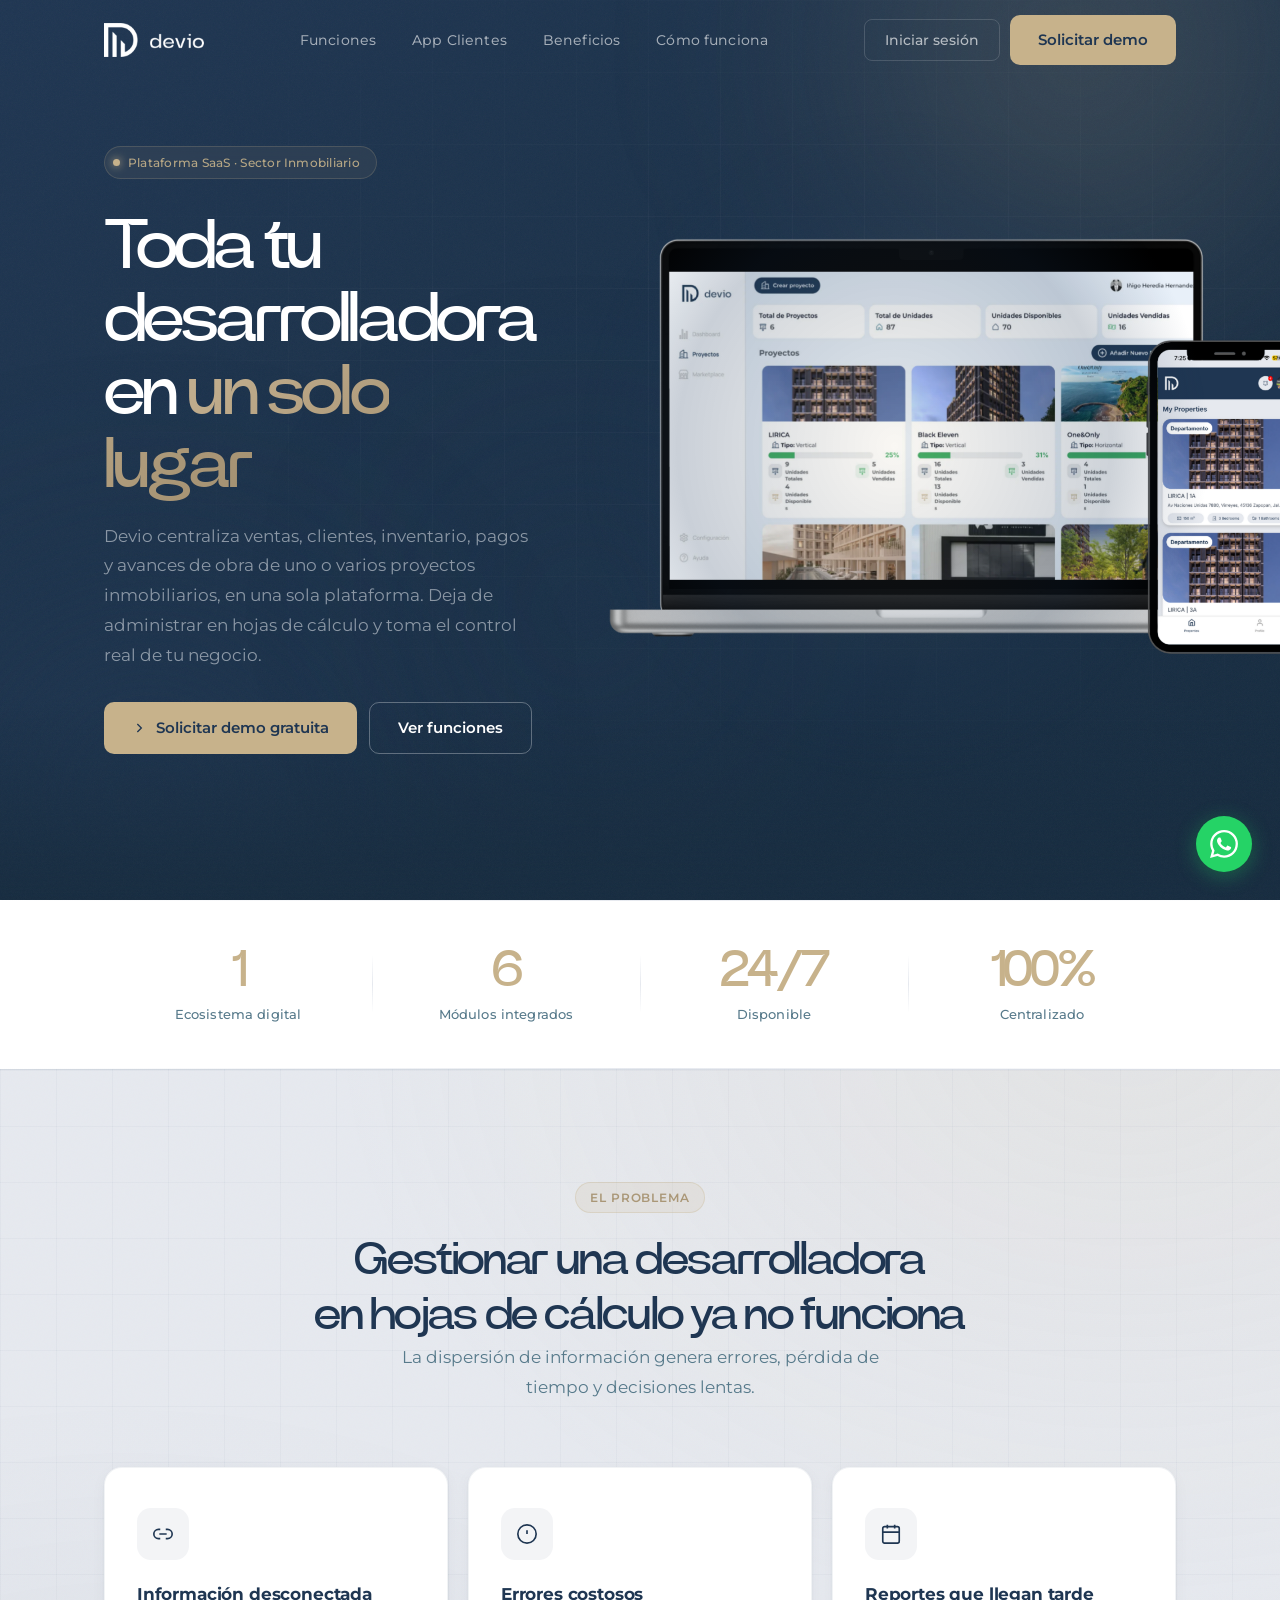
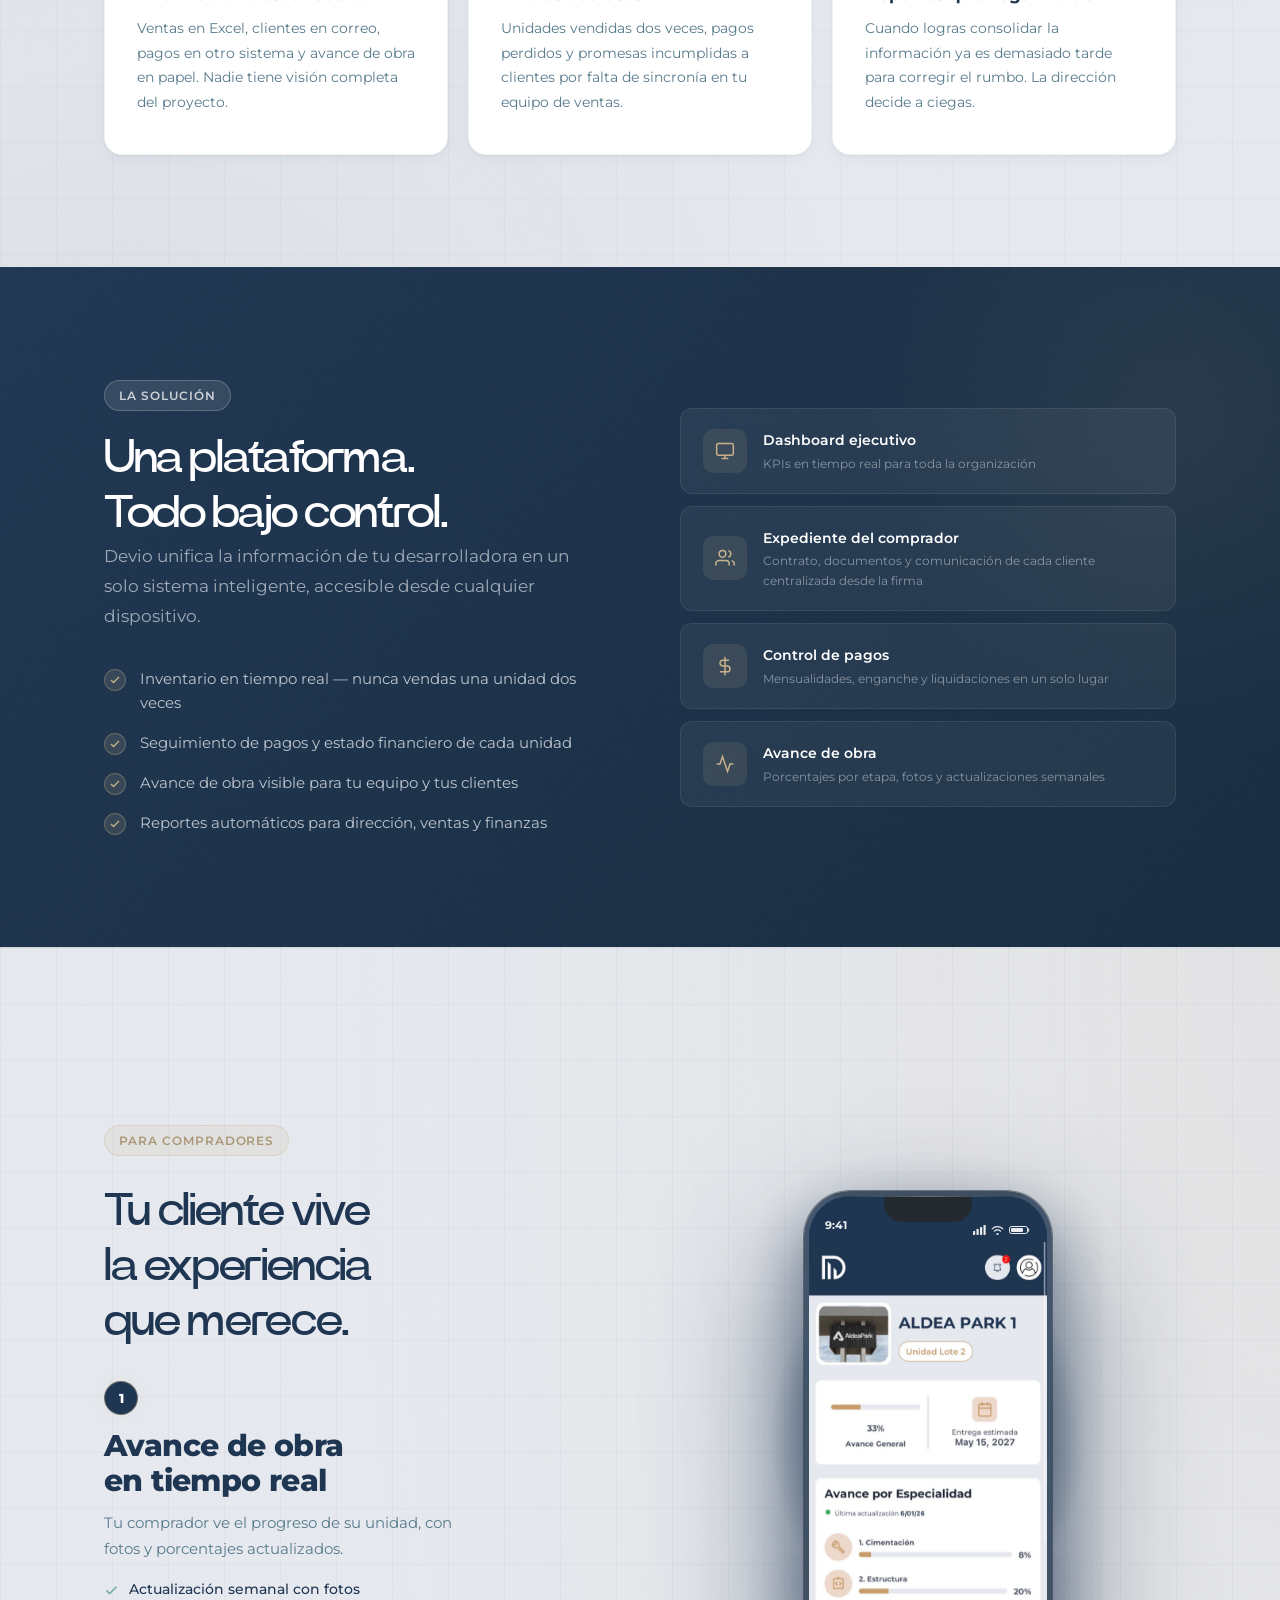
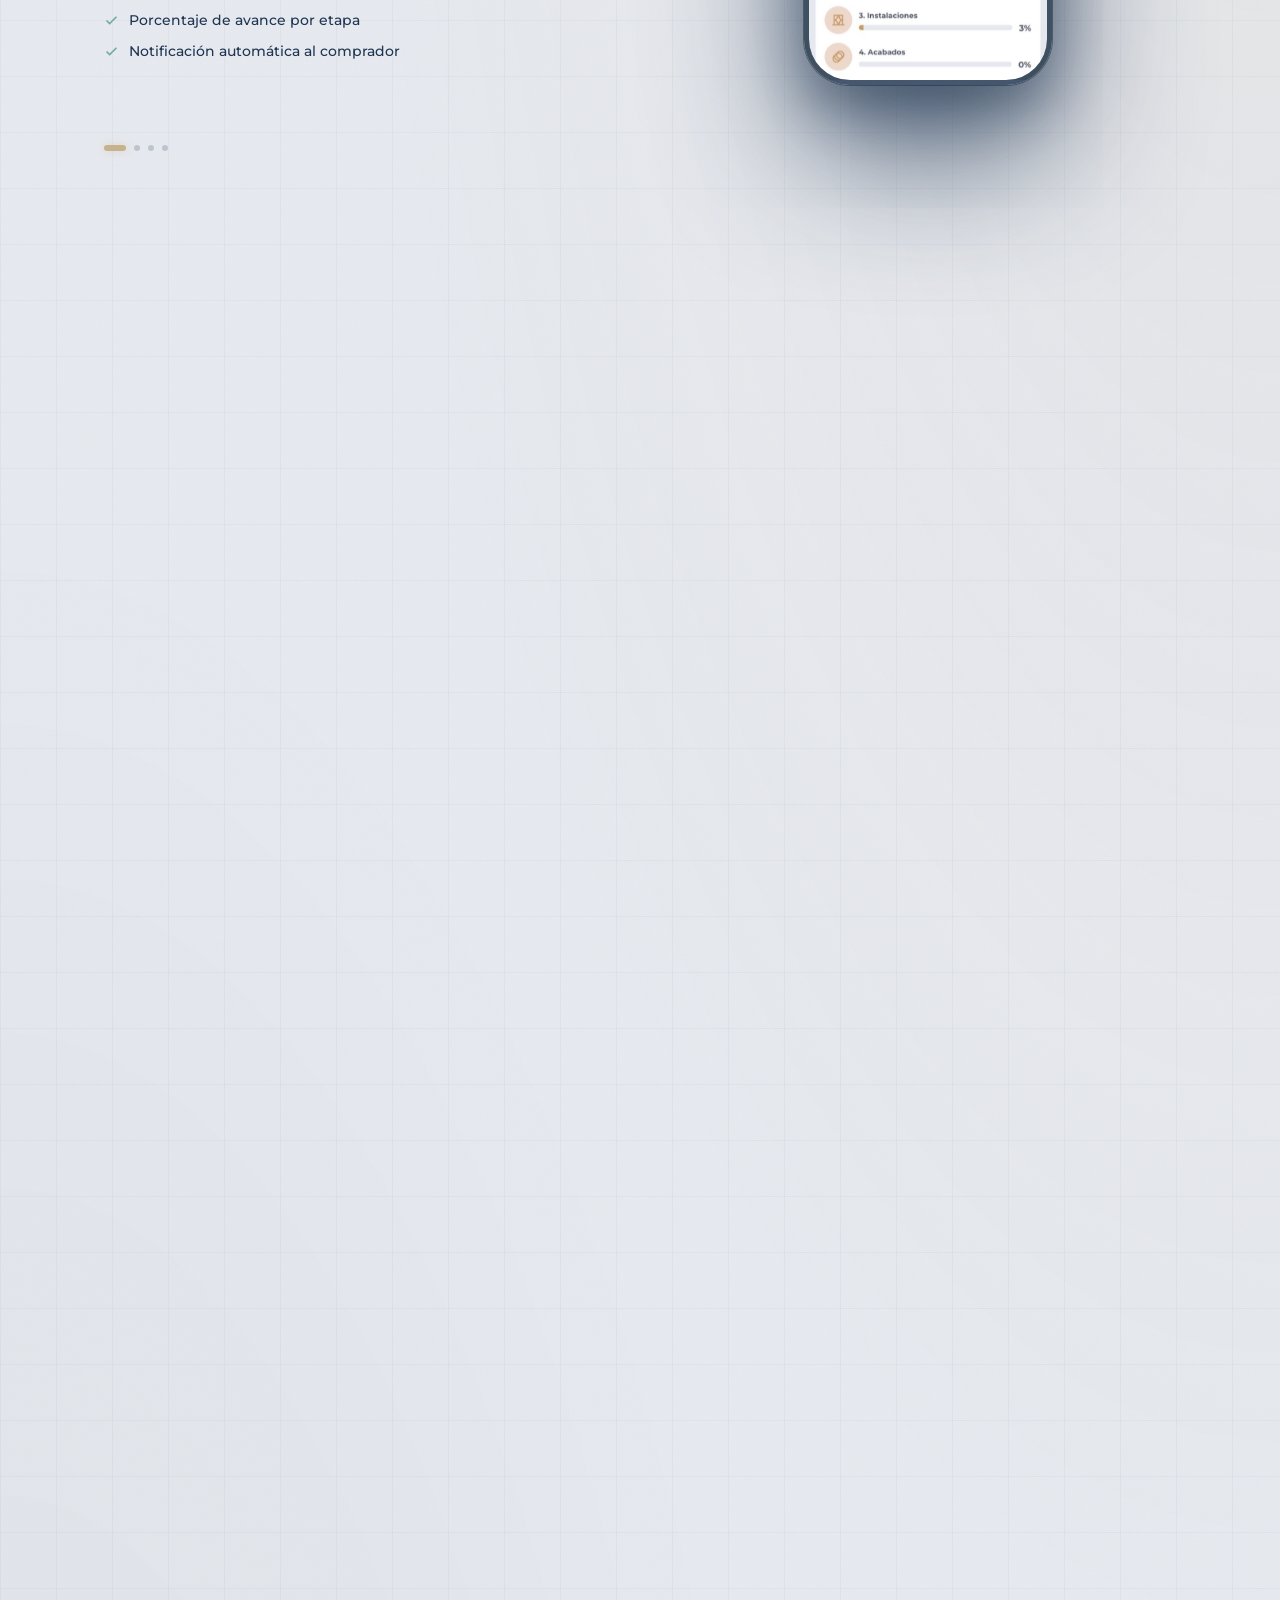
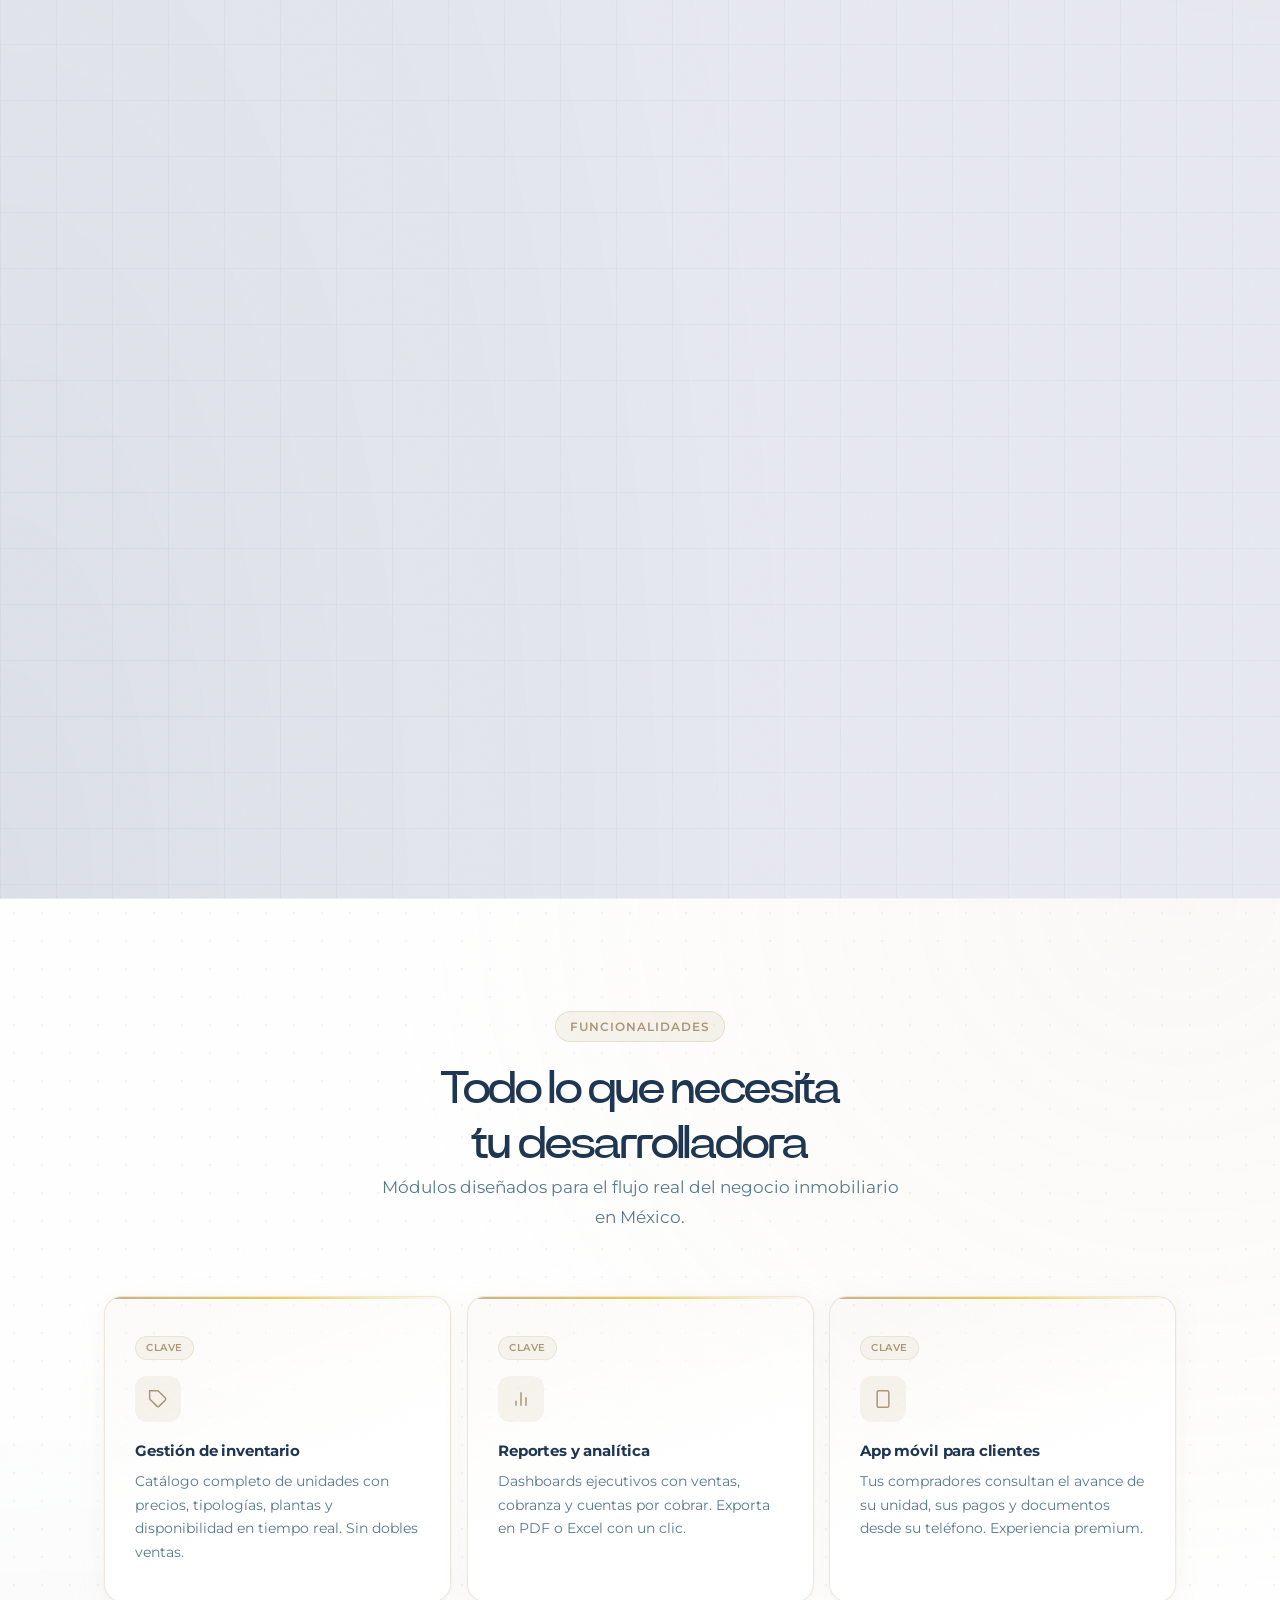
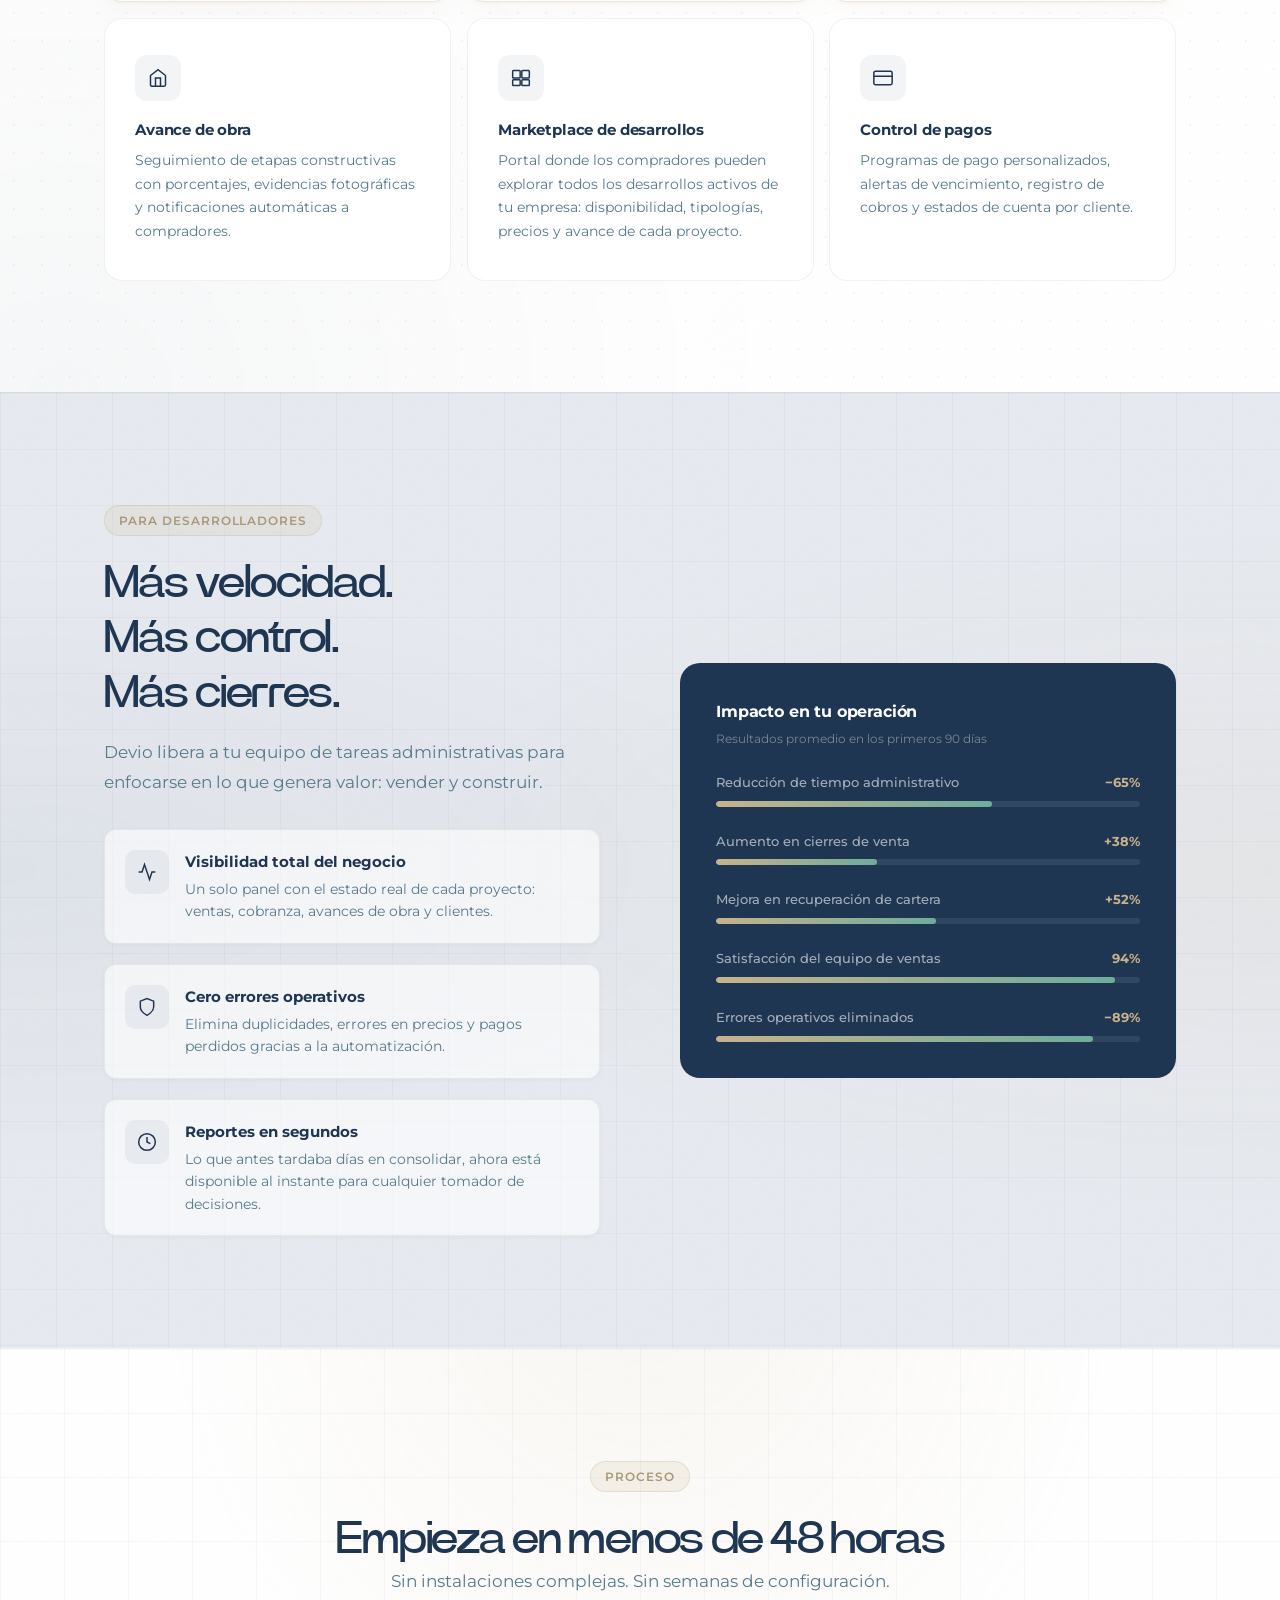
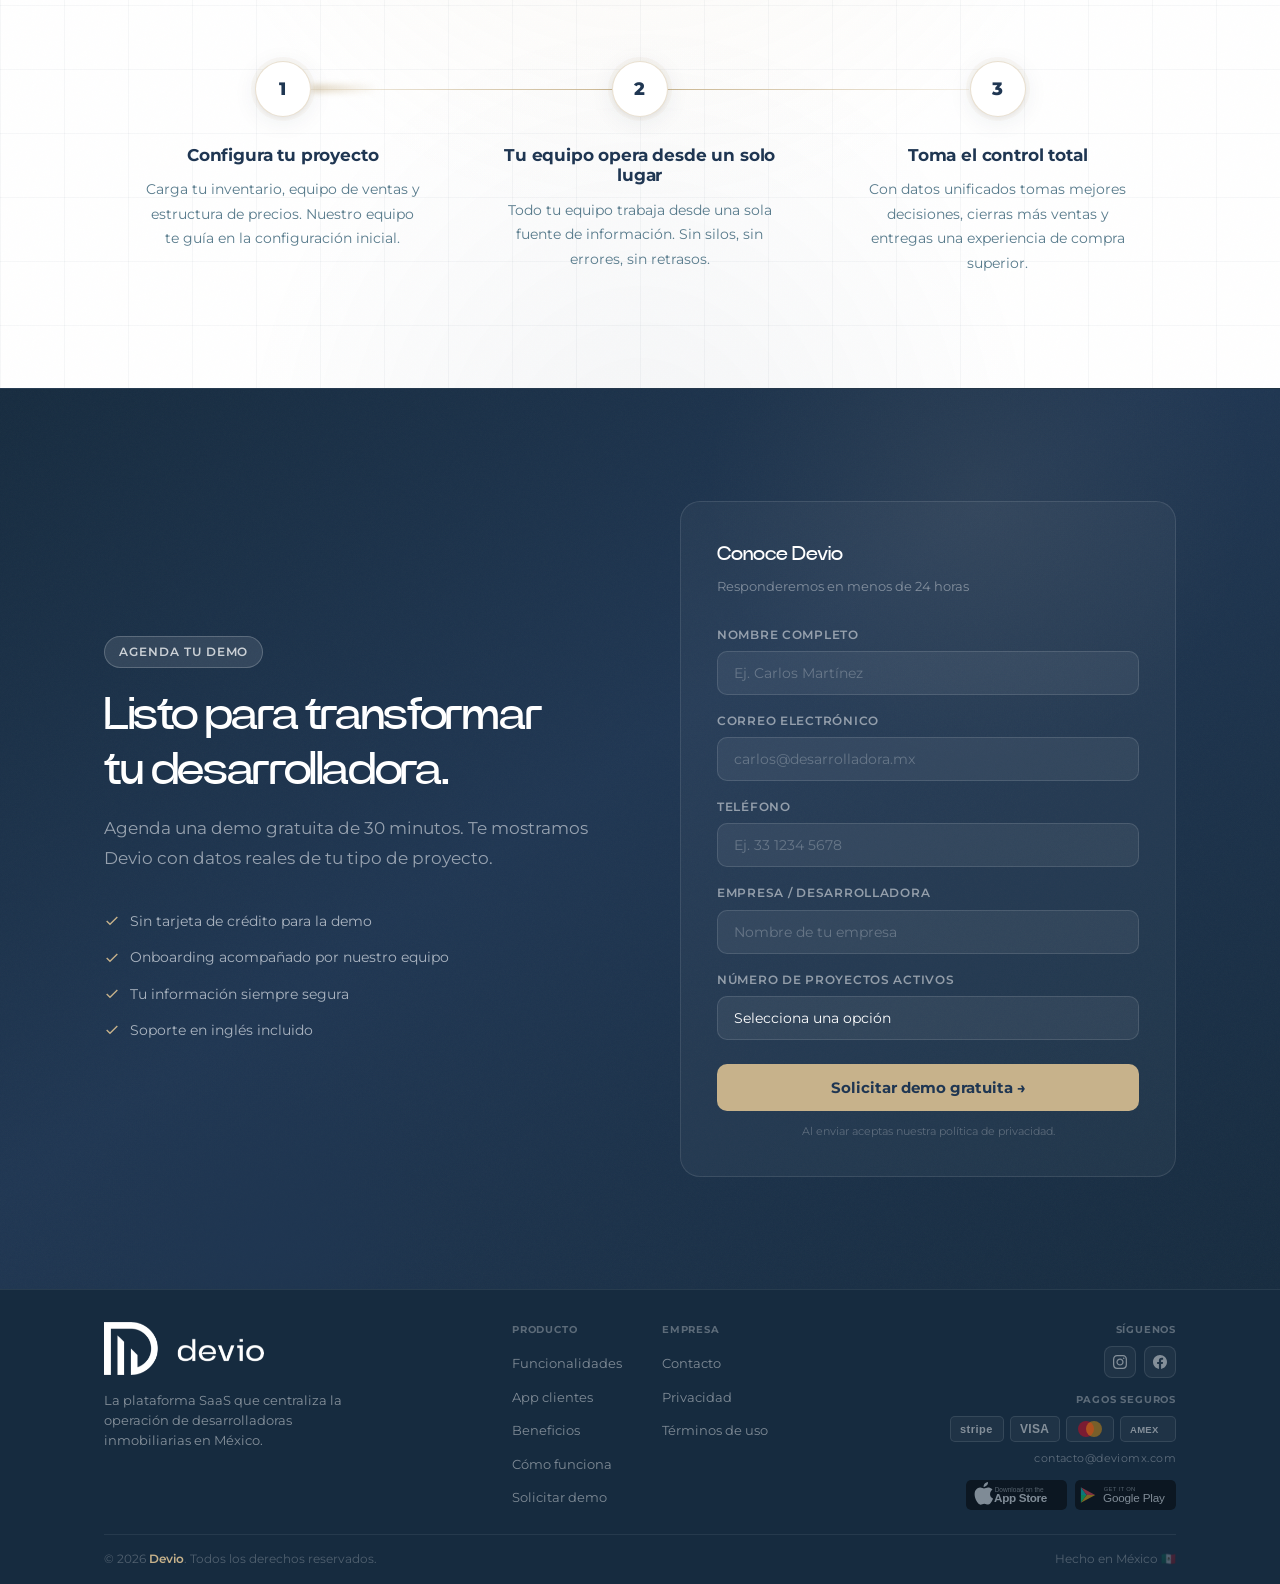
==== commit 7a4e5a73: "footer" ====
--- a/index.html
+++ b/index.html
@@ -764,6 +764,14 @@
             </div>
           </div>
           <a href="mailto:contacto@deviomx.com" class="footer-email">contacto@deviomx.com</a>
+          <div class="footer-apps">
+            <a href="#" class="app-badge" target="_blank" rel="noopener" aria-label="Descargar en App Store">
+              <img src="Assets/badge-appstore.svg" alt="Download on the App Store" height="30" width="101" loading="lazy" />
+            </a>
+            <a href="#" class="app-badge" target="_blank" rel="noopener" aria-label="Descargar en Google Play">
+              <img src="Assets/badge-googleplay.svg" alt="Get it on Google Play" height="30" width="101" loading="lazy" />
+            </a>
+          </div>
         </div>
       </div>
 
@@ -778,7 +786,7 @@
 <script src="script.js" defer></script>
 
 <a id="waFloat"
-   href="https://wa.me/5215500000000?text=Hola%2C%20me%20interesa%20conocer%20Devio%20y%20agendar%20una%20demo."
+   href="https://wa.me/523322567568?text=Hola%2C%20me%20interesa%20conocer%20Devio%20y%20agendar%20una%20demo."
    class="wa-float"
    target="_blank"
    rel="noopener"
--- a/styles.css
+++ b/styles.css
@@ -1198,21 +1198,21 @@
 
 footer {
   background: var(--navy-deep);
-  padding: 44px 0 20px;
+  padding: 32px 0 16px;
   border-top: 1px solid rgba(var(--white-rgb),0.08);
 }
 .footer-grid {
   display: grid;
   grid-template-columns: 1fr 1.2fr 1fr;
-  gap: 48px;
+  gap: 40px;
   align-items: start;
-  margin-bottom: 32px;
+  margin-bottom: 24px;
 }
 .footer-brand {
   display: flex;
   flex-direction: column;
   align-items: flex-start;
-  gap: 28px;
+  gap: 16px;
 }
 .footer-brand .nav-logo img {
   width: 160px;
@@ -1227,6 +1227,10 @@
   line-height: 1.6;
   margin: 0;
 }
+.footer-apps { display: flex; flex-direction: row; gap: 8px; align-items: center; justify-content: flex-end; margin-top: 4px; }
+.app-badge { display: inline-block; opacity: .45; transition: opacity .2s; }
+.app-badge:hover { opacity: .75; }
+.app-badge img { display: block; height: 30px; width: auto; border-radius: 5px; }
 .footer-nav {
   display: flex;
   gap: 40px;
@@ -1252,10 +1256,10 @@
   display: flex;
   flex-direction: column;
   align-items: flex-end;
-  gap: 20px;
+  gap: 14px;
   justify-self: end;
 }
-.footer-right-section { display: flex; flex-direction: column; gap: 10px; align-items: flex-end; }
+.footer-right-section { display: flex; flex-direction: column; gap: 8px; align-items: flex-end; }
 .footer-right-section h5 {
   font-size: 10px;
   font-weight: 700;
@@ -1305,7 +1309,7 @@
 }
 .fpay-badge svg { display: block; flex-shrink: 0; }
 .footer-bottom {
-  padding-top: 20px;
+  padding-top: 14px;
   border-top: 1px solid rgba(var(--white-rgb),0.07);
   display: flex;
   justify-content: space-between;
@@ -1319,7 +1323,6 @@
   text-decoration: none;
   letter-spacing: 0.04em;
   transition: color 0.2s ease;
-  margin-top: 12px;
 }
 .footer-email:hover { color: var(--gold); }
 .mobile-menu-actions { display: flex; gap: 10px; flex-wrap: wrap; margin-top: 4px; }
